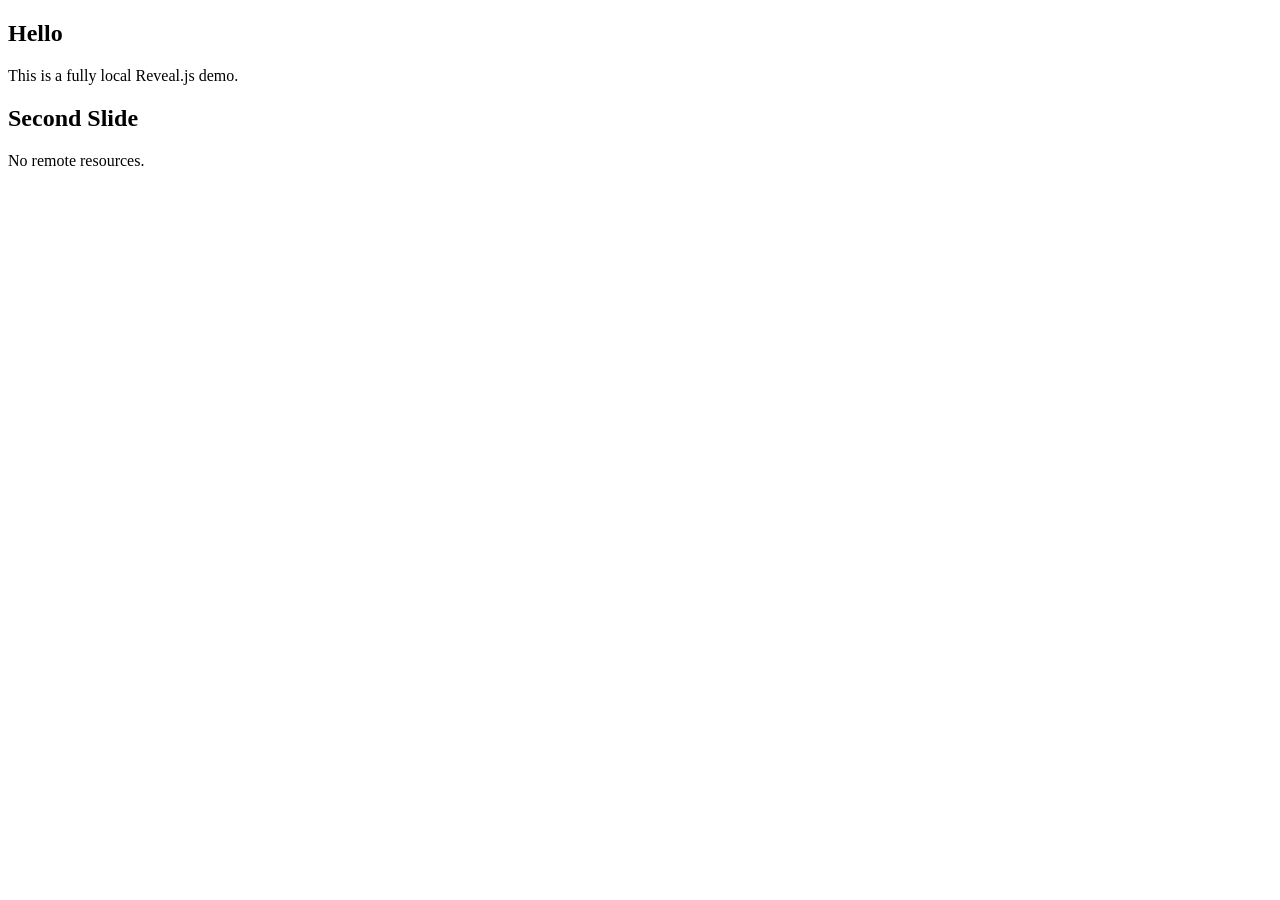
==== index.html @ 8689bc6f "removed inline script" ====
<!DOCTYPE html>
<html>
<head>
    <meta charset="utf-8">
    <title>Reveal.js Local</title>

    <link rel="stylesheet" href="reveal-local/reveal.css">
    <link rel="stylesheet" href="reveal-local/theme.css">
    <script src="reveal-local/reveal.js"></script>
</head>
<body>

<div class="reveal">
    <div class="slides">
        <section>
            <h2>Hello</h2>
            <p>This is a fully local Reveal.js demo.</p>
        </section>

        <section>
            <h2>Second Slide</h2>
            <p>No remote resources.</p>
        </section>
    </div>
</div>

<script src="initializeReveal.js"></script>

</body>
</html>
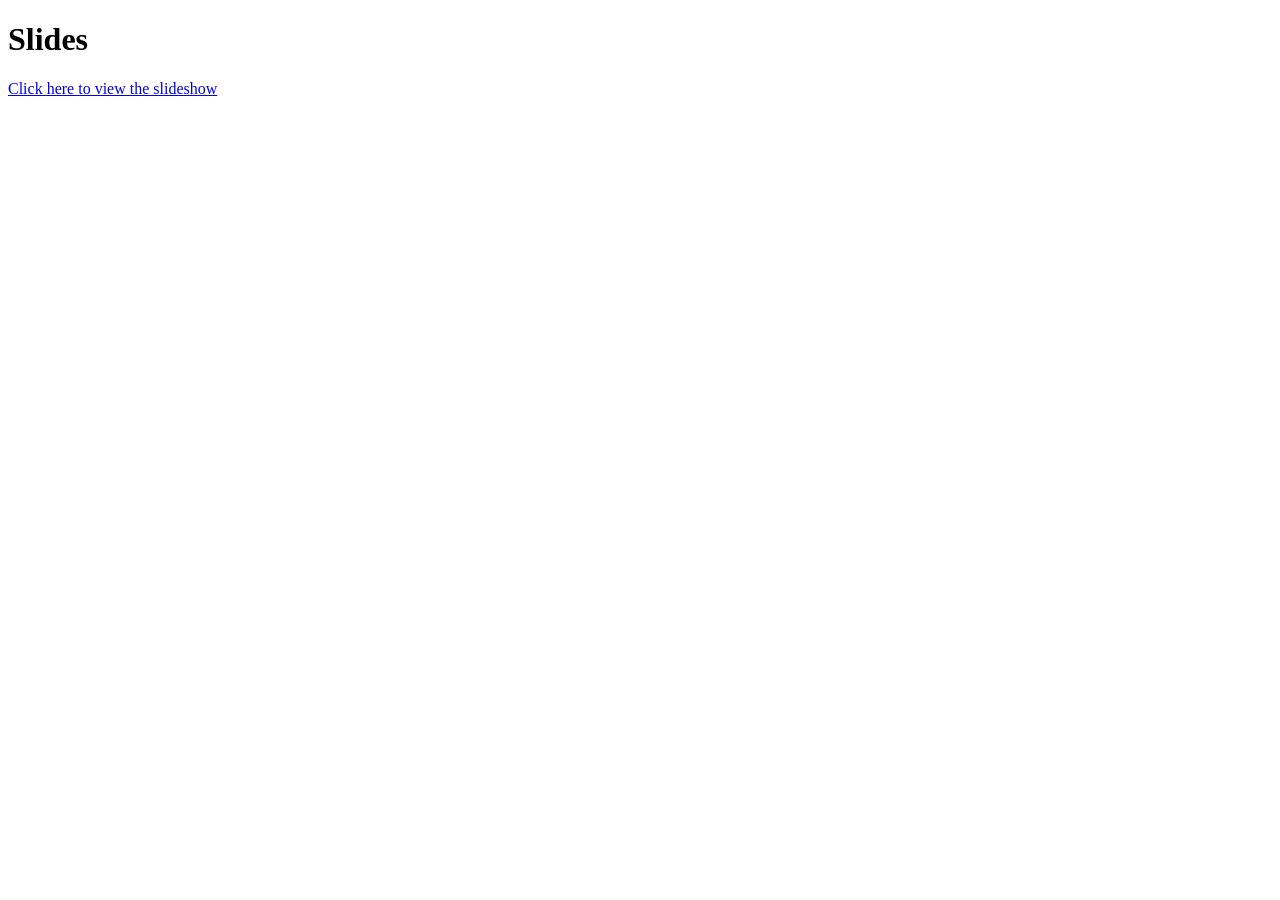
==== commit 7f0b65b8: "pandoc generates slides" ====
--- a/index.html
+++ b/index.html
@@ -2,30 +2,11 @@
 <html>
 <head>
     <meta charset="utf-8">
-    <title>Reveal.js Local</title>
-
-    <link rel="stylesheet" href="reveal-local/reveal.css">
-    <link rel="stylesheet" href="reveal-local/theme.css">
-    <script src="reveal-local/reveal.js"></script>
+    <title>Slides</title>
 </head>
 <body>
-
-<div class="reveal">
-    <div class="slides">
-        <section>
-            <h2>Hello</h2>
-            <p>This is a fully local Reveal.js demo.</p>
-        </section>
-
-        <section>
-            <h2>Second Slide</h2>
-            <p>No remote resources.</p>
-        </section>
-    </div>
-</div>
-
-<script src="initializeReveal.js"></script>
-
+    <h1>Slides</h1>
+    <p><a href="slides.html">Click here to view the slideshow</a></p>
 </body>
 </html>
 
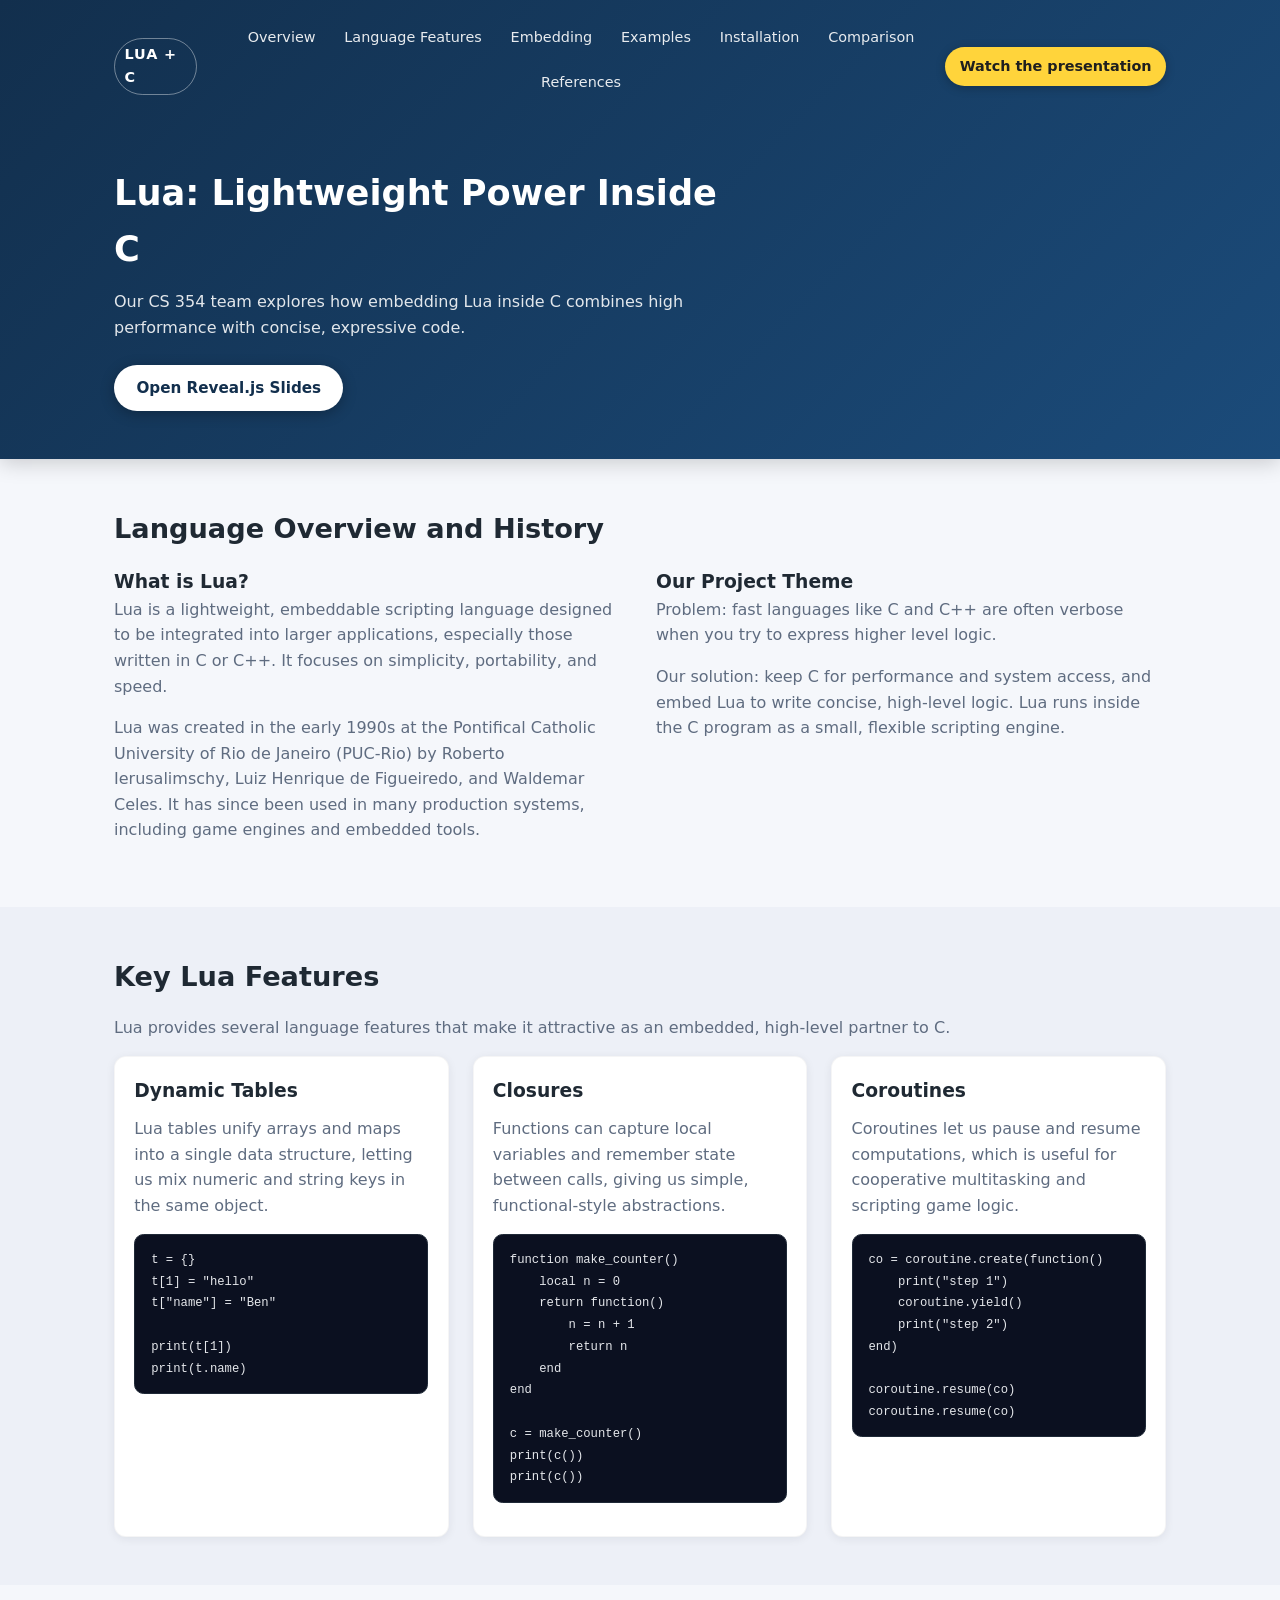
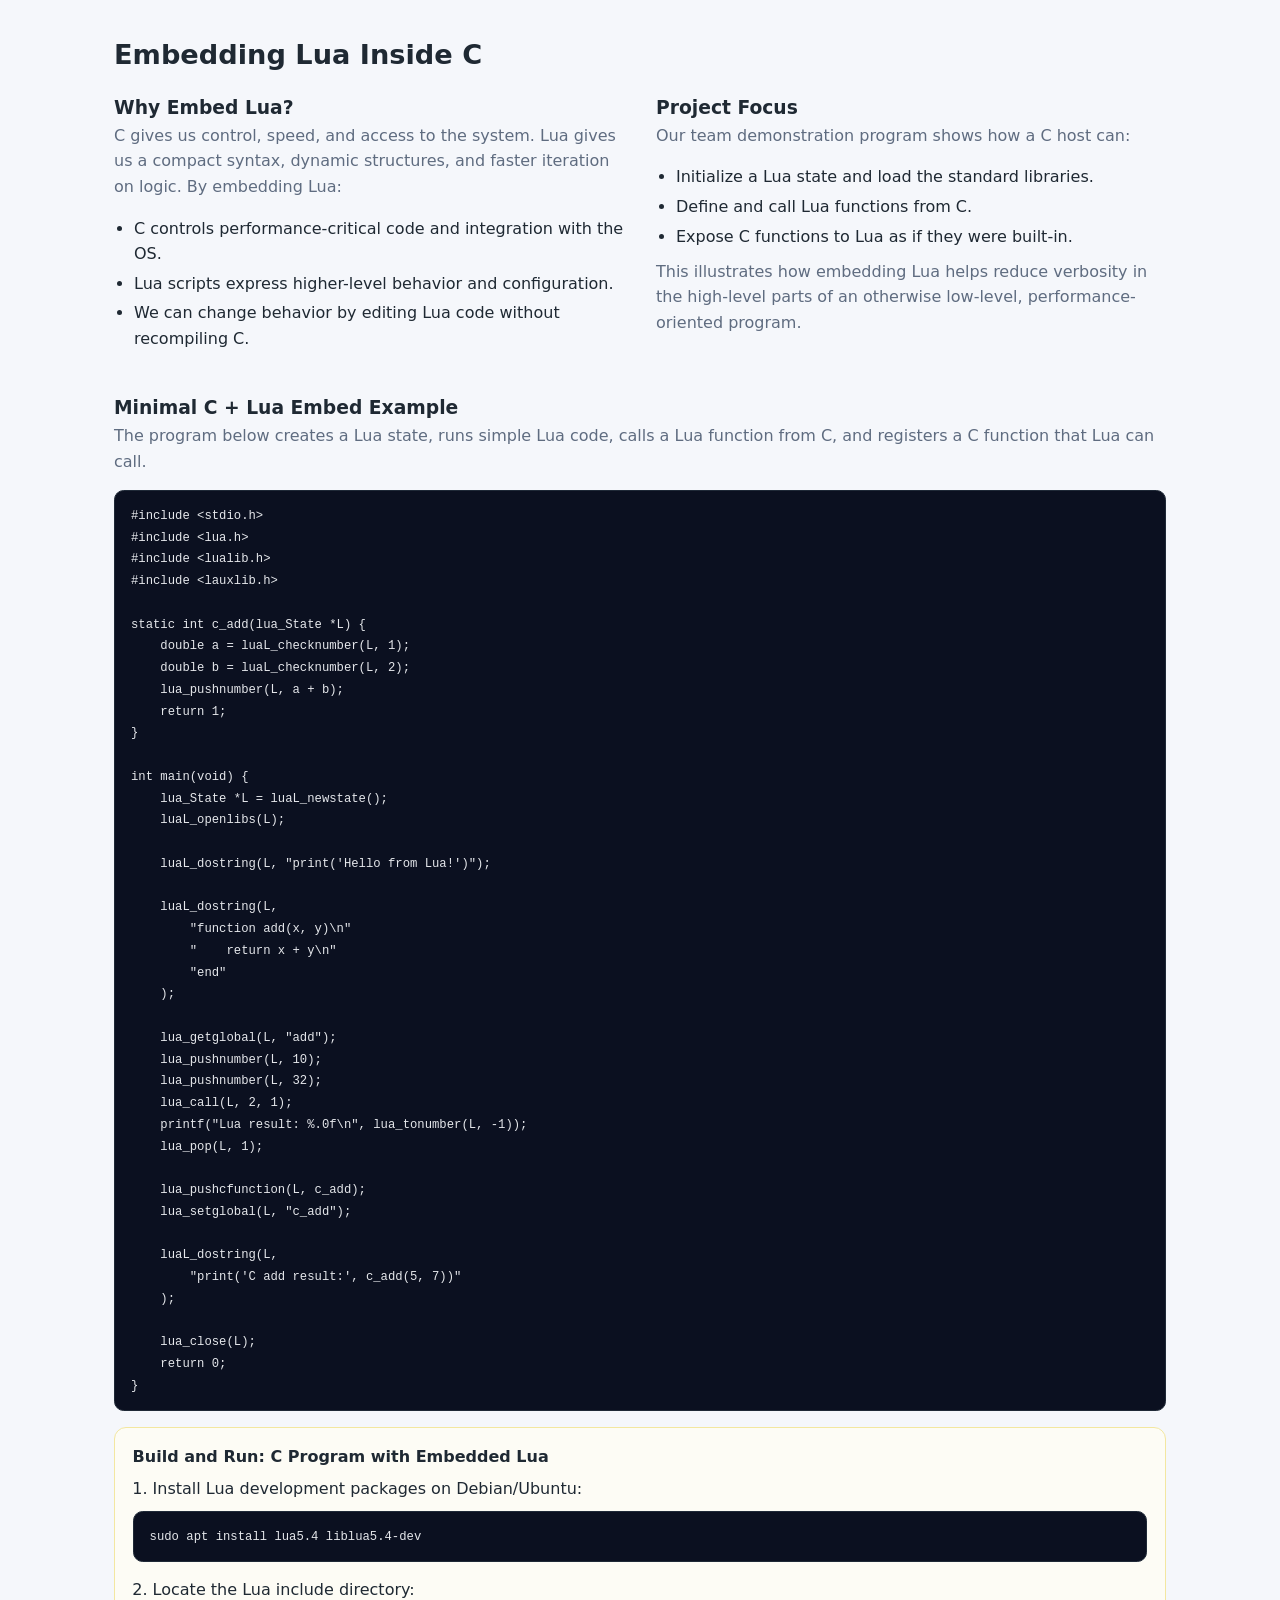
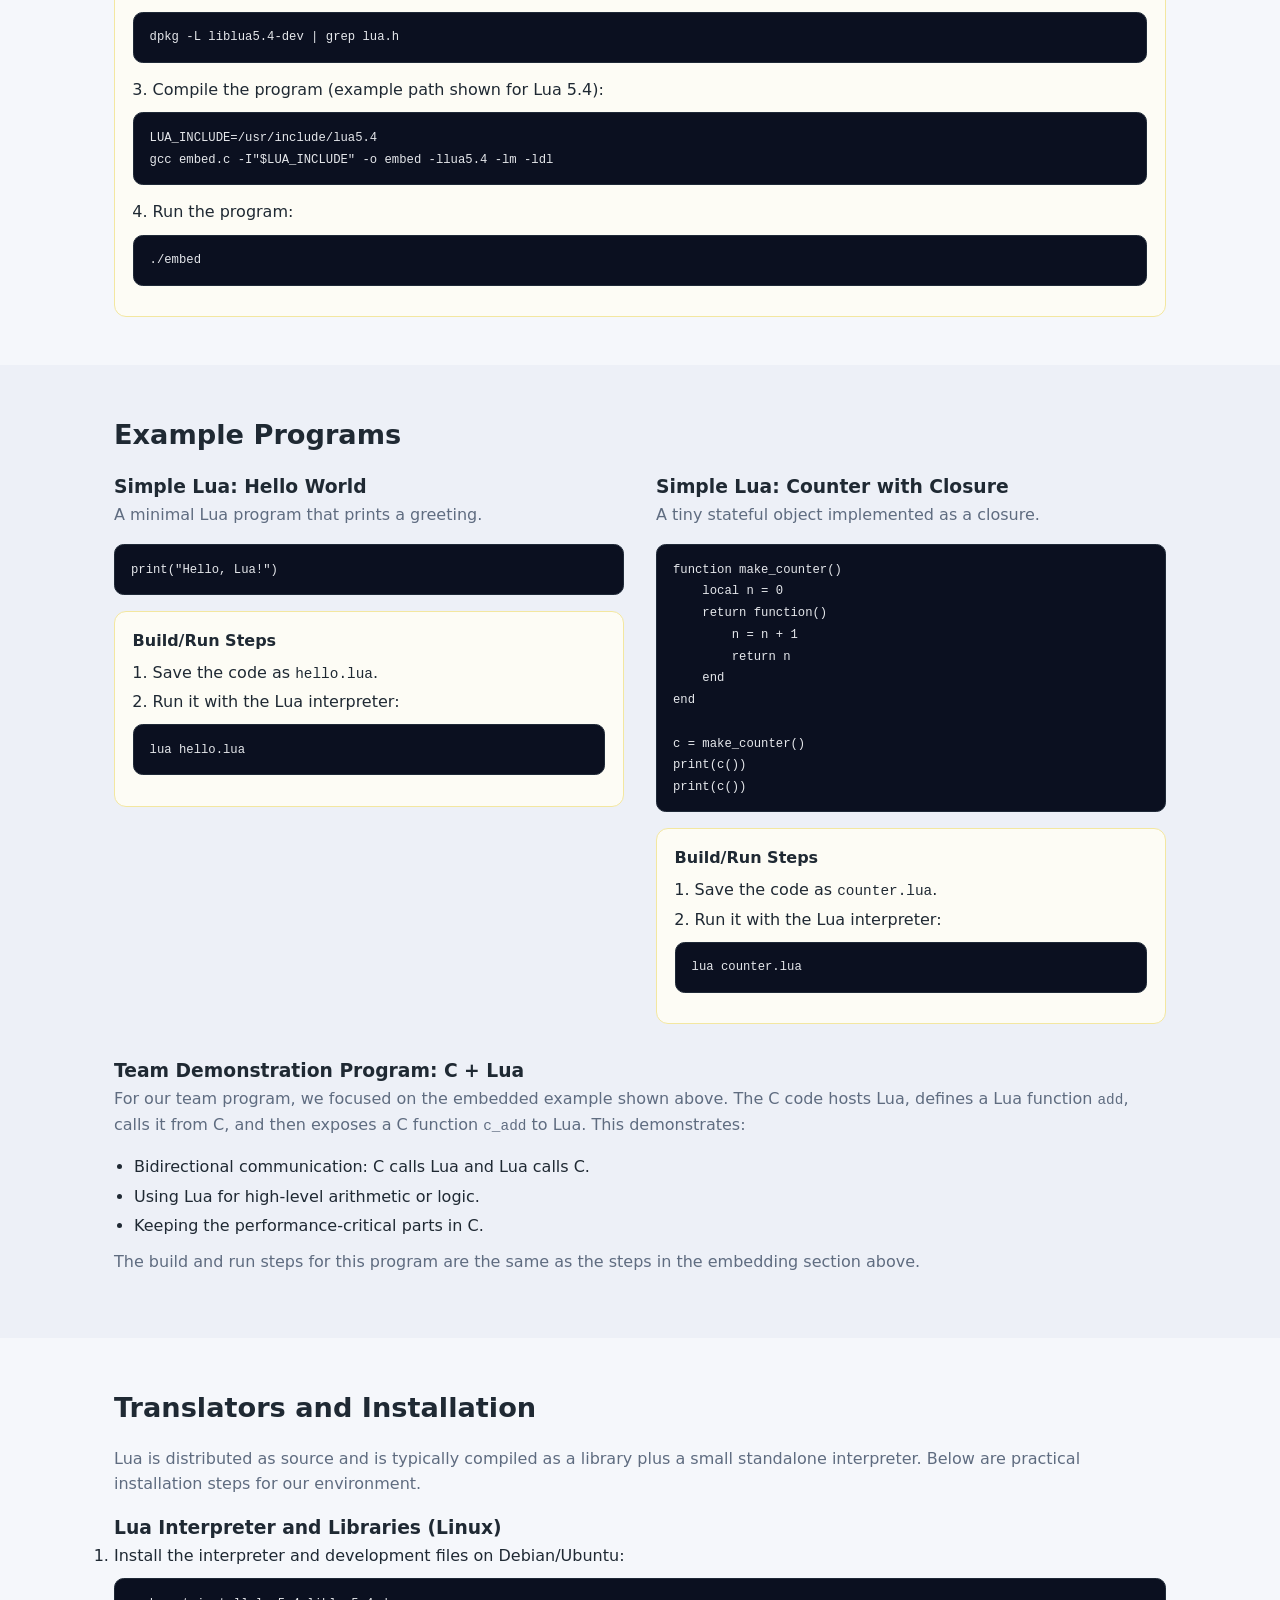
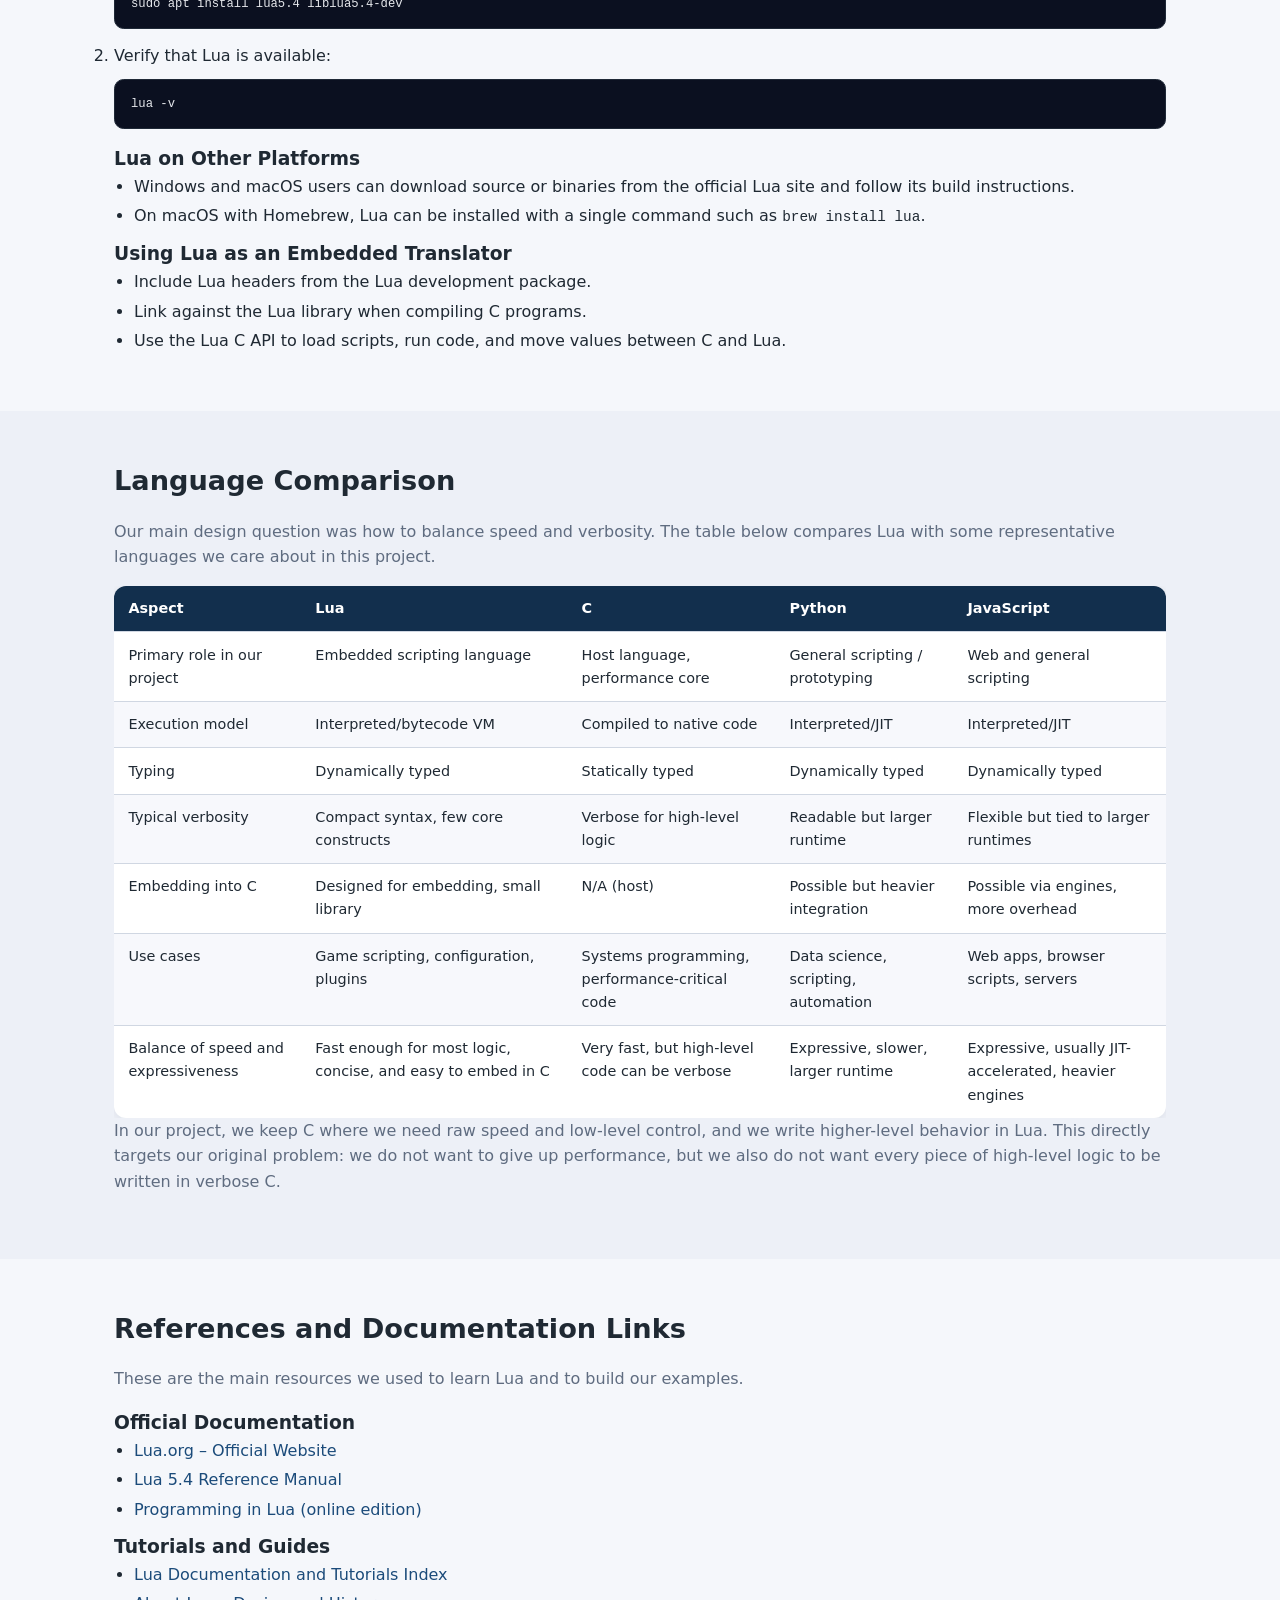
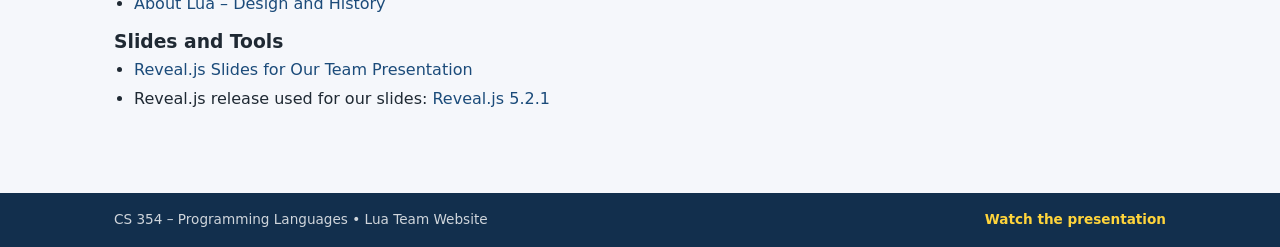
==== commit 1700369e: "epic professional website one-shot" ====
--- a/index.html
+++ b/index.html
@@ -1,12 +1,493 @@
 <!DOCTYPE html>
-<html>
-<head>
-    <meta charset="utf-8">
-    <title>Slides</title>
-</head>
-<body>
-    <h1>Slides</h1>
-    <p><a href="slides.html">Click here to view the slideshow</a></p>
-</body>
+<html lang="en">
+    <head>
+        <meta charset="utf-8">
+        <title>Lua Embedded in C – CS 354 Team</title>
+        <meta name="viewport" content="width=device-width, initial-scale=1">
+        <link rel="stylesheet" href="style.css">
+    </head>
+    <body>
+        <header class="hero">
+            <div class="container">
+                <nav class="top-nav">
+                    <div class="logo">Lua + C</div>
+                    <ul class="nav-links">
+                        <li><a href="#overview">Overview</a></li>
+                        <li><a href="#features">Language Features</a></li>
+                        <li><a href="#embedding">Embedding</a></li>
+                        <li><a href="#examples">Examples</a></li>
+                        <li><a href="#install">Installation</a></li>
+                        <li><a href="#comparison">Comparison</a></li>
+                        <li><a href="#references">References</a></li>
+                    </ul>
+                    <a class="slides-button" href="slides.html">Watch the presentation</a>
+                </nav>
+                <div class="hero-content">
+                    <h1>Lua: Lightweight Power Inside C</h1>
+                    <p>
+                        Our CS 354 team explores how embedding Lua inside C combines high performance
+                        with concise, expressive code.
+                    </p>
+                    <a class="hero-slides-button" href="slides.html">Open Reveal.js Slides</a>
+                </div>
+            </div>
+        </header>
+
+        <main>
+            <section id="overview" class="section">
+                <div class="container">
+                    <h2>Language Overview and History</h2>
+                    <div class="grid two-column">
+                        <div>
+                            <h3>What is Lua?</h3>
+                            <p>
+                                Lua is a lightweight, embeddable scripting language designed to be
+                                integrated into larger applications, especially those written in C or C++.
+                                It focuses on simplicity, portability, and speed.
+                            </p>
+                            <p>
+                                Lua was created in the early 1990s at the Pontifical Catholic University
+                                of Rio de Janeiro (PUC-Rio) by Roberto Ierusalimschy, Luiz Henrique de
+                                Figueiredo, and Waldemar Celes. It has since been used in many production
+                                systems, including game engines and embedded tools.
+                            </p>
+                        </div>
+                        <div>
+                            <h3>Our Project Theme</h3>
+                            <p>
+                                Problem: fast languages like C and C++ are often verbose when you try to
+                                express higher level logic.
+                            </p>
+                            <p>
+                                Our solution: keep C for performance and system access, and embed Lua to
+                                write concise, high-level logic. Lua runs inside the C program as a small,
+                                flexible scripting engine.
+                            </p>
+                        </div>
+                    </div>
+                </div>
+            </section>
+
+            <section id="features" class="section section-alt">
+                <div class="container">
+                    <h2>Key Lua Features</h2>
+                    <p>
+                        Lua provides several language features that make it attractive as an embedded,
+                        high-level partner to C.
+                    </p>
+
+                    <div class="feature-grid">
+                        <div class="card">
+                            <h3>Dynamic Tables</h3>
+                            <p>
+                                Lua tables unify arrays and maps into a single data structure, letting us
+                                mix numeric and string keys in the same object.
+                            </p>
+                            <pre><code>t = {}
+t[1] = "hello"
+t["name"] = "Ben"
+
+print(t[1])
+print(t.name)</code></pre>
+                        </div>
+
+                        <div class="card">
+                            <h3>Closures</h3>
+                            <p>
+                                Functions can capture local variables and remember state between calls,
+                                giving us simple, functional-style abstractions.
+                            </p>
+                            <pre><code>function make_counter()
+    local n = 0
+    return function()
+        n = n + 1
+        return n
+    end
+end
+
+c = make_counter()
+print(c())
+print(c())</code></pre>
+                        </div>
+
+                        <div class="card">
+                            <h3>Coroutines</h3>
+                            <p>
+                                Coroutines let us pause and resume computations, which is useful for
+                                cooperative multitasking and scripting game logic.
+                            </p>
+                            <pre><code>co = coroutine.create(function()
+    print("step 1")
+    coroutine.yield()
+    print("step 2")
+end)
+
+coroutine.resume(co)
+coroutine.resume(co)</code></pre>
+                        </div>
+                    </div>
+                </div>
+            </section>
+
+            <section id="embedding" class="section">
+                <div class="container">
+                    <h2>Embedding Lua Inside C</h2>
+                    <div class="grid two-column">
+                        <div>
+                            <h3>Why Embed Lua?</h3>
+                            <p>
+                                C gives us control, speed, and access to the system. Lua gives us a compact
+                                syntax, dynamic structures, and faster iteration on logic. By embedding Lua:
+                            </p>
+                            <ul>
+                                <li>C controls performance-critical code and integration with the OS.</li>
+                                <li>Lua scripts express higher-level behavior and configuration.</li>
+                                <li>We can change behavior by editing Lua code without recompiling C.</li>
+                            </ul>
+                        </div>
+                        <div>
+                            <h3>Project Focus</h3>
+                            <p>
+                                Our team demonstration program shows how a C host can:
+                            </p>
+                            <ul>
+                                <li>Initialize a Lua state and load the standard libraries.</li>
+                                <li>Define and call Lua functions from C.</li>
+                                <li>Expose C functions to Lua as if they were built-in.</li>
+                            </ul>
+                            <p>
+                                This illustrates how embedding Lua helps reduce verbosity in the high-level
+                                parts of an otherwise low-level, performance-oriented program.
+                            </p>
+                        </div>
+                    </div>
+
+                    <h3 class="subheading">Minimal C + Lua Embed Example</h3>
+                    <p>
+                        The program below creates a Lua state, runs simple Lua code, calls a Lua function
+                        from C, and registers a C function that Lua can call.
+                    </p>
+
+                    <pre><code>#include &lt;stdio.h&gt;
+#include &lt;lua.h&gt;
+#include &lt;lualib.h&gt;
+#include &lt;lauxlib.h&gt;
+
+static int c_add(lua_State *L) {
+    double a = luaL_checknumber(L, 1);
+    double b = luaL_checknumber(L, 2);
+    lua_pushnumber(L, a + b);
+    return 1;
+}
+
+int main(void) {
+    lua_State *L = luaL_newstate();
+    luaL_openlibs(L);
+
+    luaL_dostring(L, "print('Hello from Lua!')");
+
+    luaL_dostring(L,
+        "function add(x, y)\n"
+        "    return x + y\n"
+        "end"
+    );
+
+    lua_getglobal(L, "add");
+    lua_pushnumber(L, 10);
+    lua_pushnumber(L, 32);
+    lua_call(L, 2, 1);
+    printf("Lua result: %.0f\n", lua_tonumber(L, -1));
+    lua_pop(L, 1);
+
+    lua_pushcfunction(L, c_add);
+    lua_setglobal(L, "c_add");
+
+    luaL_dostring(L,
+        "print('C add result:', c_add(5, 7))"
+    );
+
+    lua_close(L);
+    return 0;
+}</code></pre>
+
+                    <div class="callout">
+                        <h4>Build and Run: C Program with Embedded Lua</h4>
+                        <ol>
+                            <li>Install Lua development packages on Debian/Ubuntu:</li>
+                        </ol>
+                        <pre><code>sudo apt install lua5.4 liblua5.4-dev</code></pre>
+                        <ol start="2">
+                            <li>Locate the Lua include directory:</li>
+                        </ol>
+                        <pre><code>dpkg -L liblua5.4-dev | grep lua.h</code></pre>
+                        <ol start="3">
+                            <li>Compile the program (example path shown for Lua 5.4):</li>
+                        </ol>
+                        <pre><code>LUA_INCLUDE=/usr/include/lua5.4
+gcc embed.c -I"$LUA_INCLUDE" -o embed -llua5.4 -lm -ldl</code></pre>
+                        <ol start="4">
+                            <li>Run the program:</li>
+                        </ol>
+                        <pre><code>./embed</code></pre>
+                    </div>
+                </div>
+            </section>
+
+            <section id="examples" class="section section-alt">
+                <div class="container">
+                    <h2>Example Programs</h2>
+
+                    <div class="grid two-column">
+                        <div>
+                            <h3>Simple Lua: Hello World</h3>
+                            <p>
+                                A minimal Lua program that prints a greeting.
+                            </p>
+                            <pre><code>print("Hello, Lua!")</code></pre>
+                            <div class="callout">
+                                <h4>Build/Run Steps</h4>
+                                <ol>
+                                    <li>Save the code as <code>hello.lua</code>.</li>
+                                    <li>Run it with the Lua interpreter:</li>
+                                </ol>
+                                <pre><code>lua hello.lua</code></pre>
+                            </div>
+                        </div>
+
+                        <div>
+                            <h3>Simple Lua: Counter with Closure</h3>
+                            <p>
+                                A tiny stateful object implemented as a closure.
+                            </p>
+                            <pre><code>function make_counter()
+    local n = 0
+    return function()
+        n = n + 1
+        return n
+    end
+end
+
+c = make_counter()
+print(c())
+print(c())</code></pre>
+                            <div class="callout">
+                                <h4>Build/Run Steps</h4>
+                                <ol>
+                                    <li>Save the code as <code>counter.lua</code>.</li>
+                                    <li>Run it with the Lua interpreter:</li>
+                                </ol>
+                                <pre><code>lua counter.lua</code></pre>
+                            </div>
+                        </div>
+                    </div>
+
+                    <div class="complex-example">
+                        <h3>Team Demonstration Program: C + Lua</h3>
+                        <p>
+                            For our team program, we focused on the embedded example shown above. The C
+                            code hosts Lua, defines a Lua function <code>add</code>, calls it from C, and then
+                            exposes a C function <code>c_add</code> to Lua. This demonstrates:
+                        </p>
+                        <ul>
+                            <li>Bidirectional communication: C calls Lua and Lua calls C.</li>
+                            <li>Using Lua for high-level arithmetic or logic.</li>
+                            <li>Keeping the performance-critical parts in C.</li>
+                        </ul>
+                        <p>
+                            The build and run steps for this program are the same as the steps in the
+                            embedding section above.
+                        </p>
+                    </div>
+                </div>
+            </section>
+
+            <section id="install" class="section">
+                <div class="container">
+                    <h2>Translators and Installation</h2>
+                    <p>
+                        Lua is distributed as source and is typically compiled as a library plus a small
+                        standalone interpreter. Below are practical installation steps for our environment.
+                    </p>
+
+                    <h3>Lua Interpreter and Libraries (Linux)</h3>
+                    <ol>
+                        <li>Install the interpreter and development files on Debian/Ubuntu:</li>
+                    </ol>
+                    <pre><code>sudo apt install lua5.4 liblua5.4-dev</code></pre>
+                    <ol start="2">
+                        <li>Verify that Lua is available:</li>
+                    </ol>
+                    <pre><code>lua -v</code></pre>
+
+                    <h3>Lua on Other Platforms</h3>
+                    <ul>
+                        <li>
+                            Windows and macOS users can download source or binaries from the
+                            official Lua site and follow its build instructions.
+                        </li>
+                        <li>
+                            On macOS with Homebrew, Lua can be installed with a single command
+                            such as <code>brew install lua</code>.
+                        </li>
+                    </ul>
+
+                    <h3>Using Lua as an Embedded Translator</h3>
+                    <ul>
+                        <li>Include Lua headers from the Lua development package.</li>
+                        <li>Link against the Lua library when compiling C programs.</li>
+                        <li>Use the Lua C API to load scripts, run code, and move values between C and Lua.</li>
+                    </ul>
+                </div>
+            </section>
+
+            <section id="comparison" class="section section-alt">
+                <div class="container">
+                    <h2>Language Comparison</h2>
+                    <p>
+                        Our main design question was how to balance speed and verbosity. The table below
+                        compares Lua with some representative languages we care about in this project.
+                    </p>
+
+                    <div class="table-wrapper">
+                        <table>
+                            <thead>
+                                <tr>
+                                    <th>Aspect</th>
+                                    <th>Lua</th>
+                                    <th>C</th>
+                                    <th>Python</th>
+                                    <th>JavaScript</th>
+                                </tr>
+                            </thead>
+                            <tbody>
+                                <tr>
+                                    <td>Primary role in our project</td>
+                                    <td>Embedded scripting language</td>
+                                    <td>Host language, performance core</td>
+                                    <td>General scripting / prototyping</td>
+                                    <td>Web and general scripting</td>
+                                </tr>
+                                <tr>
+                                    <td>Execution model</td>
+                                    <td>Interpreted/bytecode VM</td>
+                                    <td>Compiled to native code</td>
+                                    <td>Interpreted/JIT</td>
+                                    <td>Interpreted/JIT</td>
+                                </tr>
+                                <tr>
+                                    <td>Typing</td>
+                                    <td>Dynamically typed</td>
+                                    <td>Statically typed</td>
+                                    <td>Dynamically typed</td>
+                                    <td>Dynamically typed</td>
+                                </tr>
+                                <tr>
+                                    <td>Typical verbosity</td>
+                                    <td>Compact syntax, few core constructs</td>
+                                    <td>Verbose for high-level logic</td>
+                                    <td>Readable but larger runtime</td>
+                                    <td>Flexible but tied to larger runtimes</td>
+                                </tr>
+                                <tr>
+                                    <td>Embedding into C</td>
+                                    <td>Designed for embedding, small library</td>
+                                    <td>N/A (host)</td>
+                                    <td>Possible but heavier integration</td>
+                                    <td>Possible via engines, more overhead</td>
+                                </tr>
+                                <tr>
+                                    <td>Use cases</td>
+                                    <td>Game scripting, configuration, plugins</td>
+                                    <td>Systems programming, performance-critical code</td>
+                                    <td>Data science, scripting, automation</td>
+                                    <td>Web apps, browser scripts, servers</td>
+                                </tr>
+                                <tr>
+                                    <td>Balance of speed and expressiveness</td>
+                                    <td>
+                                        Fast enough for most logic, concise, and
+                                        easy to embed in C
+                                    </td>
+                                    <td>Very fast, but high-level code can be verbose</td>
+                                    <td>Expressive, slower, larger runtime</td>
+                                    <td>Expressive, usually JIT-accelerated, heavier engines</td>
+                                </tr>
+                            </tbody>
+                        </table>
+                    </div>
+
+                    <p>
+                        In our project, we keep C where we need raw speed and low-level control, and we
+                        write higher-level behavior in Lua. This directly targets our original problem:
+                        we do not want to give up performance, but we also do not want every piece of
+                        high-level logic to be written in verbose C.
+                    </p>
+                </div>
+            </section>
+
+            <section id="references" class="section">
+                <div class="container">
+                    <h2>References and Documentation Links</h2>
+                    <p>
+                        These are the main resources we used to learn Lua and to build our examples.
+                    </p>
+                    <h3>Official Documentation</h3>
+                    <ul>
+                        <li>
+                            <a href="https://www.lua.org/" target="_blank" rel="noopener noreferrer">
+                                Lua.org – Official Website
+                            </a>
+                        </li>
+                        <li>
+                            <a href="https://www.lua.org/manual/5.4/" target="_blank" rel="noopener noreferrer">
+                                Lua 5.4 Reference Manual
+                            </a>
+                        </li>
+                        <li>
+                            <a href="https://www.lua.org/pil/" target="_blank" rel="noopener noreferrer">
+                                Programming in Lua (online edition)
+                            </a>
+                        </li>
+                    </ul>
+
+                    <h3>Tutorials and Guides</h3>
+                    <ul>
+                        <li>
+                            <a href="https://www.lua.org/docs.html" target="_blank" rel="noopener noreferrer">
+                                Lua Documentation and Tutorials Index
+                            </a>
+                        </li>
+                        <li>
+                            <a href="https://www.lua.org/about.html" target="_blank" rel="noopener noreferrer">
+                                About Lua – Design and History
+                            </a>
+                        </li>
+                    </ul>
+
+                    <h3>Slides and Tools</h3>
+                    <ul>
+                        <li>
+                            <a href="slides.html">
+                                Reveal.js Slides for Our Team Presentation
+                            </a>
+                        </li>
+                        <li>
+                            Reveal.js release used for our slides:
+                            <a href="https://github.com/hakimel/reveal.js/releases/tag/5.2.1" target="_blank" rel="noopener noreferrer">
+                                Reveal.js 5.2.1
+                            </a>
+                        </li>
+                    </ul>
+                </div>
+            </section>
+        </main>
+
+        <footer class="footer">
+            <div class="container footer-inner">
+                <p>CS 354 – Programming Languages • Lua Team Website</p>
+                <a href="slides.html" class="footer-slides-link">Watch the presentation</a>
+            </div>
+        </footer>
+    </body>
 </html>
 
--- a/style.css
+++ b/style.css
@@ -0,0 +1,321 @@
+:root {
+    --lua-blue: #1b4b7a;
+    --lua-blue-dark: #122f4d;
+    --lua-accent: #ffd43b;
+    --background: #f5f7fb;
+    --text-main: #1f2933;
+    --text-muted: #5f6c80;
+    --card-bg: #ffffff;
+    --border-subtle: #d0d7e2;
+}
+
+* {
+    box-sizing: border-box;
+    margin: 0;
+    padding: 0;
+}
+
+body {
+    margin: 0;
+    font-family: system-ui, -apple-system, BlinkMacSystemFont, "Segoe UI", sans-serif;
+    color: var(--text-main);
+    background-color: var(--background);
+    line-height: 1.6;
+}
+
+a {
+    text-decoration: none;
+    color: var(--lua-blue);
+}
+
+a:hover {
+    text-decoration: underline;
+}
+
+.container {
+    max-width: 1100px;
+    margin: 0 auto;
+    padding: 0 1.5rem;
+}
+
+.hero {
+    background: linear-gradient(135deg, var(--lua-blue-dark), var(--lua-blue));
+    color: #ffffff;
+    padding-bottom: 3rem;
+    padding-top: 1rem;
+    box-shadow: 0 4px 20px rgba(0, 0, 0, 0.18);
+}
+
+.top-nav {
+    display: flex;
+    align-items: center;
+    justify-content: space-between;
+    gap: 1rem;
+    padding: 0.5rem 0 1rem 0;
+}
+
+.logo {
+    font-weight: 700;
+    letter-spacing: 0.06em;
+    text-transform: uppercase;
+    font-size: 0.9rem;
+    padding: 0.3rem 0.6rem;
+    border-radius: 999px;
+    border: 1px solid rgba(255, 255, 255, 0.4);
+}
+
+.nav-links {
+    list-style: none;
+    display: flex;
+    gap: 1rem;
+    flex-wrap: wrap;
+    justify-content: center;
+}
+
+.nav-links a {
+    color: rgba(255, 255, 255, 0.9);
+    font-size: 0.9rem;
+    padding: 0.2rem 0.4rem;
+    border-radius: 999px;
+    transition: background-color 0.15s ease, color 0.15s ease;
+}
+
+.nav-links a:hover {
+    background-color: rgba(255, 255, 255, 0.12);
+    color: #ffffff;
+    text-decoration: none;
+}
+
+.slides-button {
+    background-color: var(--lua-accent);
+    color: #1f1f1f;
+    padding: 0.5rem 0.9rem;
+    border-radius: 999px;
+    font-size: 0.9rem;
+    font-weight: 600;
+    box-shadow: 0 2px 10px rgba(0, 0, 0, 0.25);
+    white-space: nowrap;
+}
+
+.slides-button:hover {
+    text-decoration: none;
+    background-color: #ffcf20;
+}
+
+.hero-content {
+    padding: 2.5rem 0 0 0;
+    max-width: 640px;
+}
+
+.hero-content h1 {
+    font-size: 2.2rem;
+    margin-bottom: 0.75rem;
+}
+
+.hero-content p {
+    font-size: 1rem;
+    color: rgba(255, 255, 255, 0.88);
+    margin-bottom: 1.5rem;
+}
+
+.hero-slides-button {
+    display: inline-block;
+    padding: 0.7rem 1.4rem;
+    border-radius: 999px;
+    background-color: #ffffff;
+    color: var(--lua-blue-dark);
+    font-weight: 600;
+    font-size: 0.95rem;
+    box-shadow: 0 3px 14px rgba(0, 0, 0, 0.28);
+}
+
+.hero-slides-button:hover {
+    text-decoration: none;
+    background-color: #f5f5f5;
+}
+
+.section {
+    padding: 3rem 0;
+}
+
+.section-alt {
+    background-color: #edf0f7;
+}
+
+.section h2 {
+    font-size: 1.7rem;
+    margin-bottom: 1rem;
+}
+
+.section p {
+    margin-bottom: 1rem;
+    color: var(--text-muted);
+}
+
+.subheading {
+    margin-top: 2rem;
+}
+
+.grid {
+    display: grid;
+    gap: 2rem;
+}
+
+.two-column {
+    grid-template-columns: repeat(auto-fit, minmax(260px, 1fr));
+    align-items: flex-start;
+}
+
+.feature-grid {
+    display: grid;
+    grid-template-columns: repeat(auto-fit, minmax(260px, 1fr));
+    gap: 1.5rem;
+    margin-top: 1rem;
+}
+
+.card {
+    background-color: var(--card-bg);
+    padding: 1.2rem;
+    border-radius: 0.75rem;
+    box-shadow: 0 2px 10px rgba(15, 23, 42, 0.07);
+    border: 1px solid rgba(15, 23, 42, 0.04);
+}
+
+.card h3 {
+    margin-bottom: 0.6rem;
+}
+
+.callout {
+    margin-top: 1rem;
+    padding: 1rem 1.1rem;
+    border-radius: 0.75rem;
+    background-color: #fdfcf5;
+    border: 1px solid #f3e7a0;
+}
+
+.callout h4 {
+    margin-bottom: 0.4rem;
+}
+
+.callout ol {
+    margin-left: 1.25rem;
+    margin-bottom: 0.4rem;
+}
+
+.callout li {
+    margin-bottom: 0.2rem;
+}
+
+.complex-example {
+    margin-top: 2rem;
+}
+
+pre {
+    background-color: #0b1020;
+    color: #e5e7eb;
+    padding: 0.85rem 1rem;
+    border-radius: 0.6rem;
+    font-family: "Fira Code", "JetBrains Mono", ui-monospace, SFMono-Regular, Menlo, Monaco, Consolas, "Liberation Mono", "Courier New", monospace;
+    font-size: 0.85rem;
+    overflow-x: auto;
+    border: 1px solid #1f2937;
+    margin: 0.6rem 0 0.9rem 0;
+}
+
+code {
+    font-family: "Fira Code", "JetBrains Mono", ui-monospace, SFMono-Regular, Menlo, Monaco, Consolas, "Liberation Mono", "Courier New", monospace;
+    font-size: 0.9em;
+}
+
+.table-wrapper {
+    margin-top: 1rem;
+    overflow-x: auto;
+}
+
+table {
+    width: 100%;
+    border-collapse: collapse;
+    border-radius: 0.75rem;
+    overflow: hidden;
+    background-color: var(--card-bg);
+    box-shadow: 0 2px 10px rgba(15, 23, 42, 0.07);
+}
+
+thead {
+    background-color: var(--lua-blue-dark);
+    color: #ffffff;
+}
+
+th,
+td {
+    padding: 0.7rem 0.9rem;
+    border-bottom: 1px solid var(--border-subtle);
+    font-size: 0.9rem;
+    vertical-align: top;
+}
+
+th {
+    text-align: left;
+    font-weight: 600;
+}
+
+tbody tr:nth-child(even) {
+    background-color: #f7f8fc;
+}
+
+tbody tr:last-child td {
+    border-bottom: none;
+}
+
+ul {
+    margin-left: 1.25rem;
+    margin-bottom: 0.6rem;
+}
+
+li {
+    margin-bottom: 0.25rem;
+}
+
+.footer {
+    background-color: var(--lua-blue-dark);
+    color: rgba(255, 255, 255, 0.8);
+    padding: 1rem 0;
+    margin-top: 1.5rem;
+}
+
+.footer-inner {
+    display: flex;
+    align-items: center;
+    justify-content: space-between;
+    gap: 1rem;
+    font-size: 0.85rem;
+}
+
+.footer-slides-link {
+    color: var(--lua-accent);
+    font-weight: 600;
+}
+
+.footer-slides-link:hover {
+    text-decoration: none;
+}
+
+@media (max-width: 800px) {
+    .top-nav {
+        flex-direction: column;
+        align-items: flex-start;
+    }
+
+    .nav-links {
+        justify-content: flex-start;
+    }
+
+    .slides-button {
+        align-self: flex-start;
+    }
+
+    .hero-content h1 {
+        font-size: 1.8rem;
+    }
+}
+
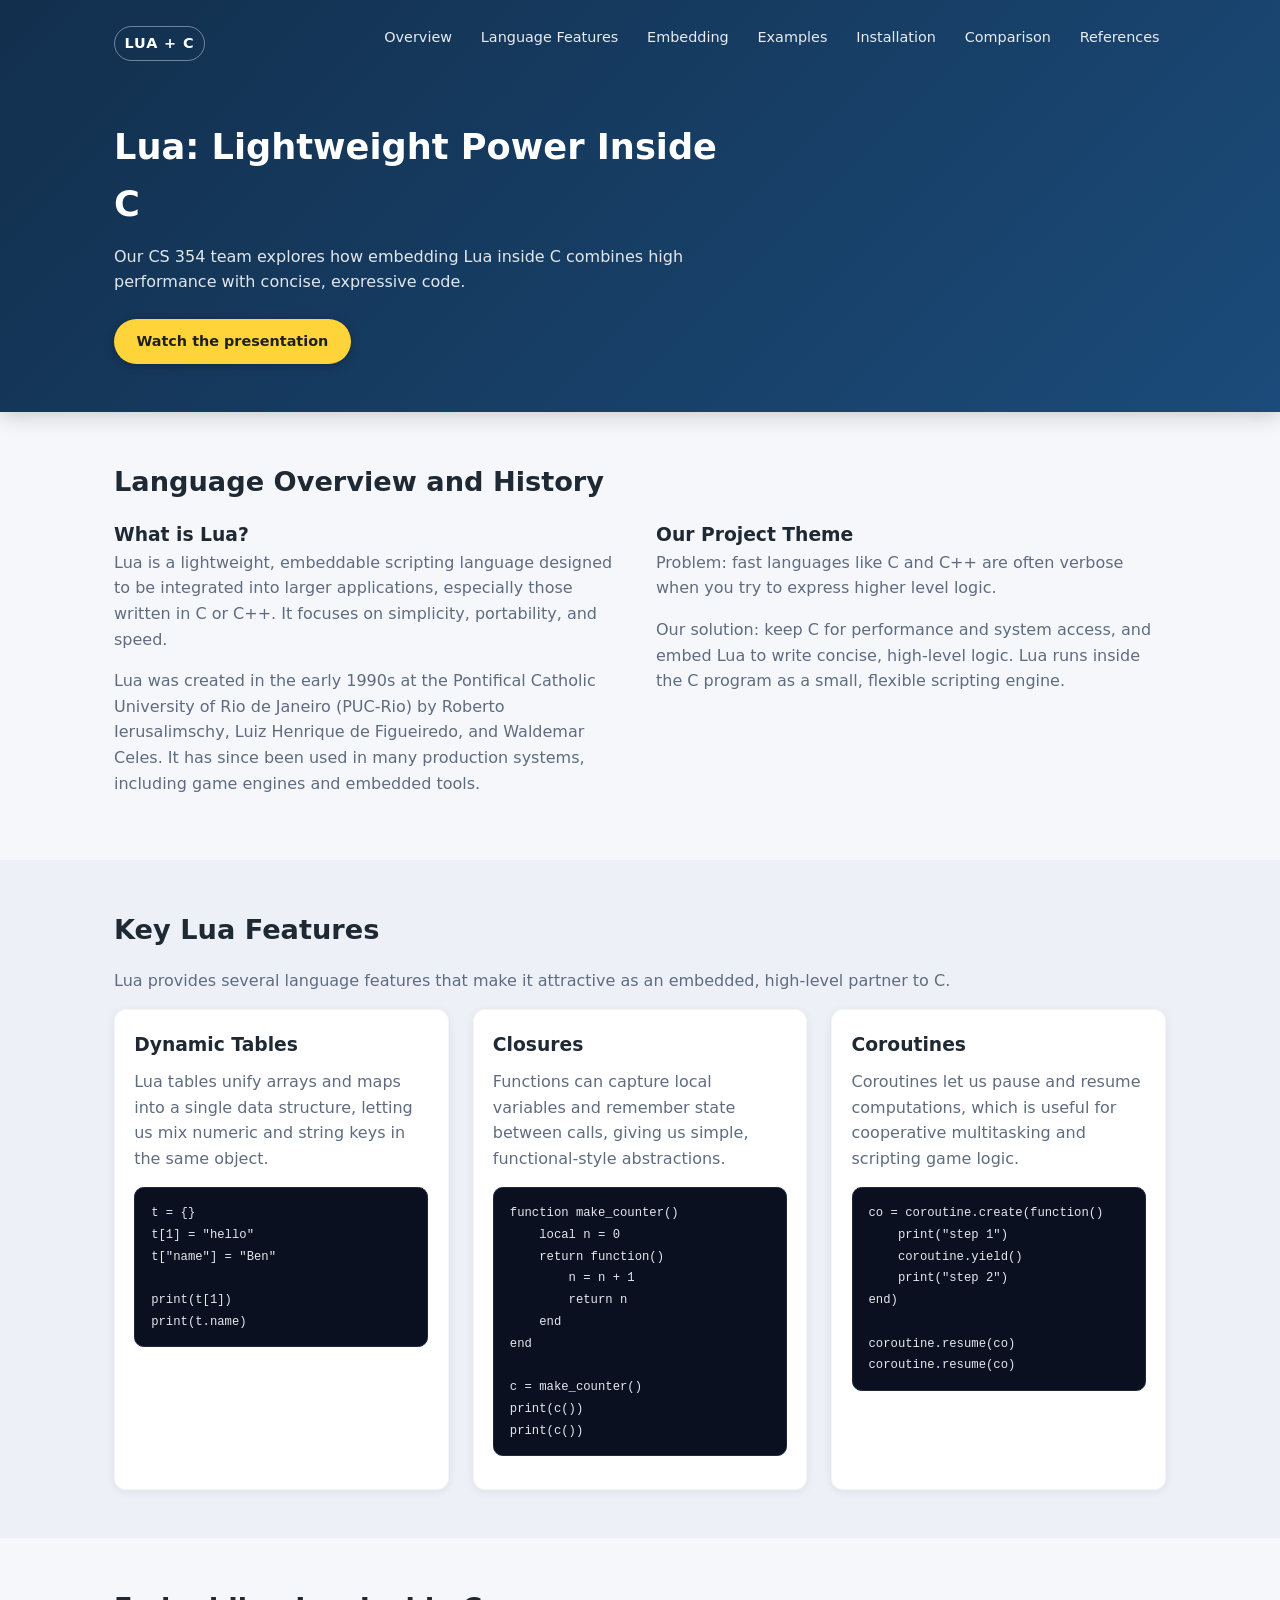
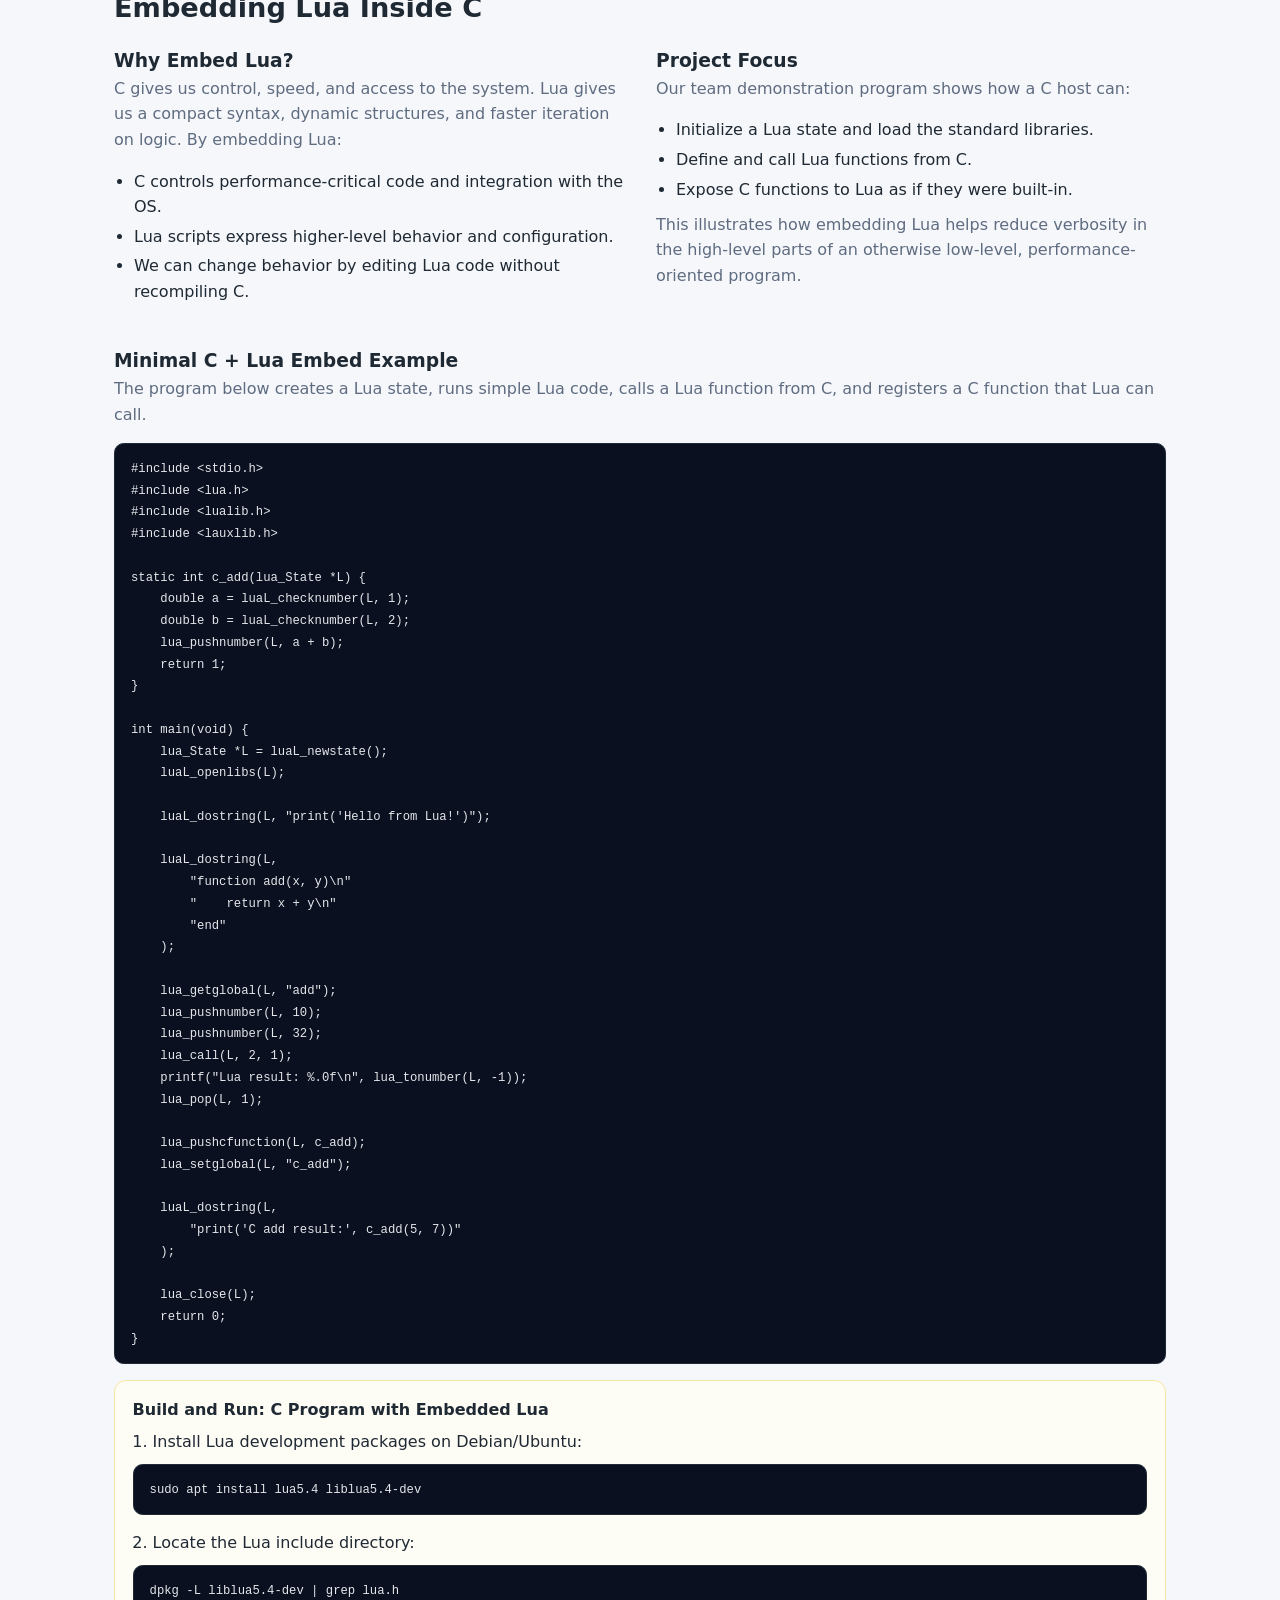
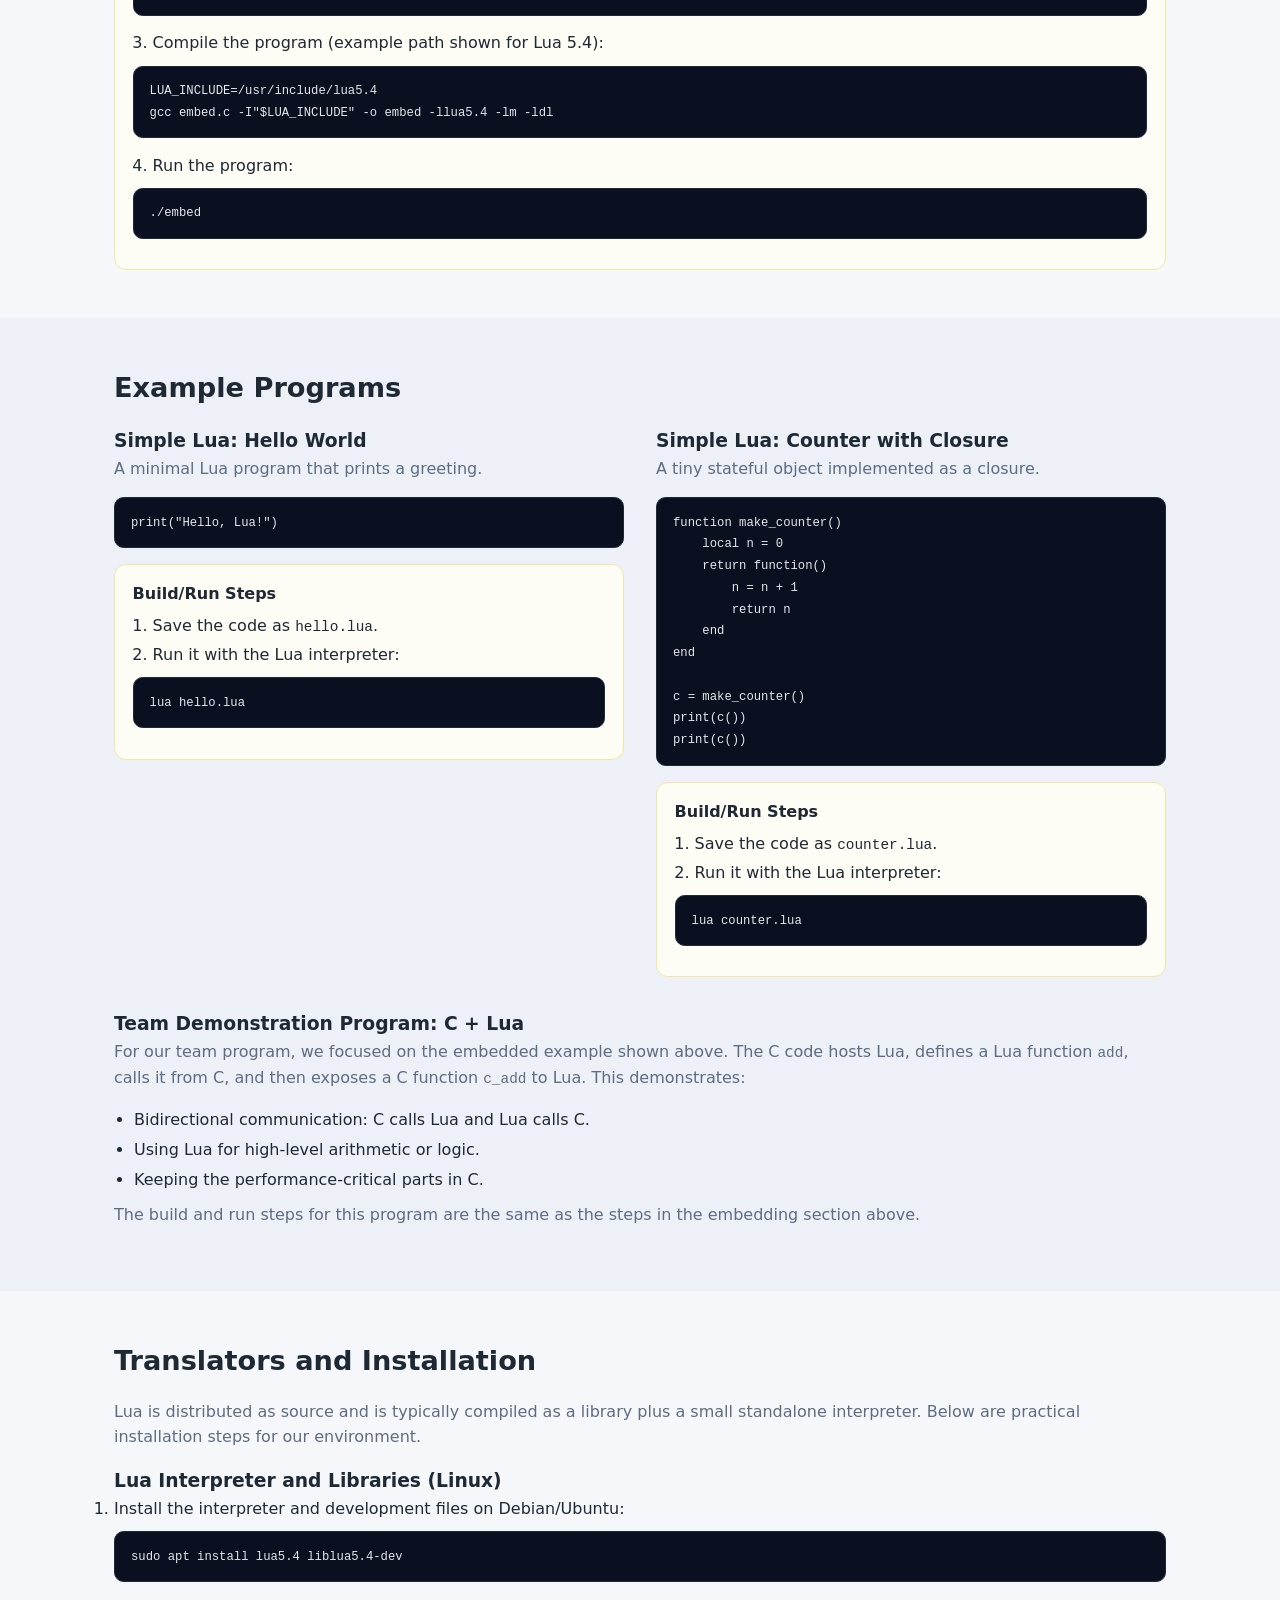
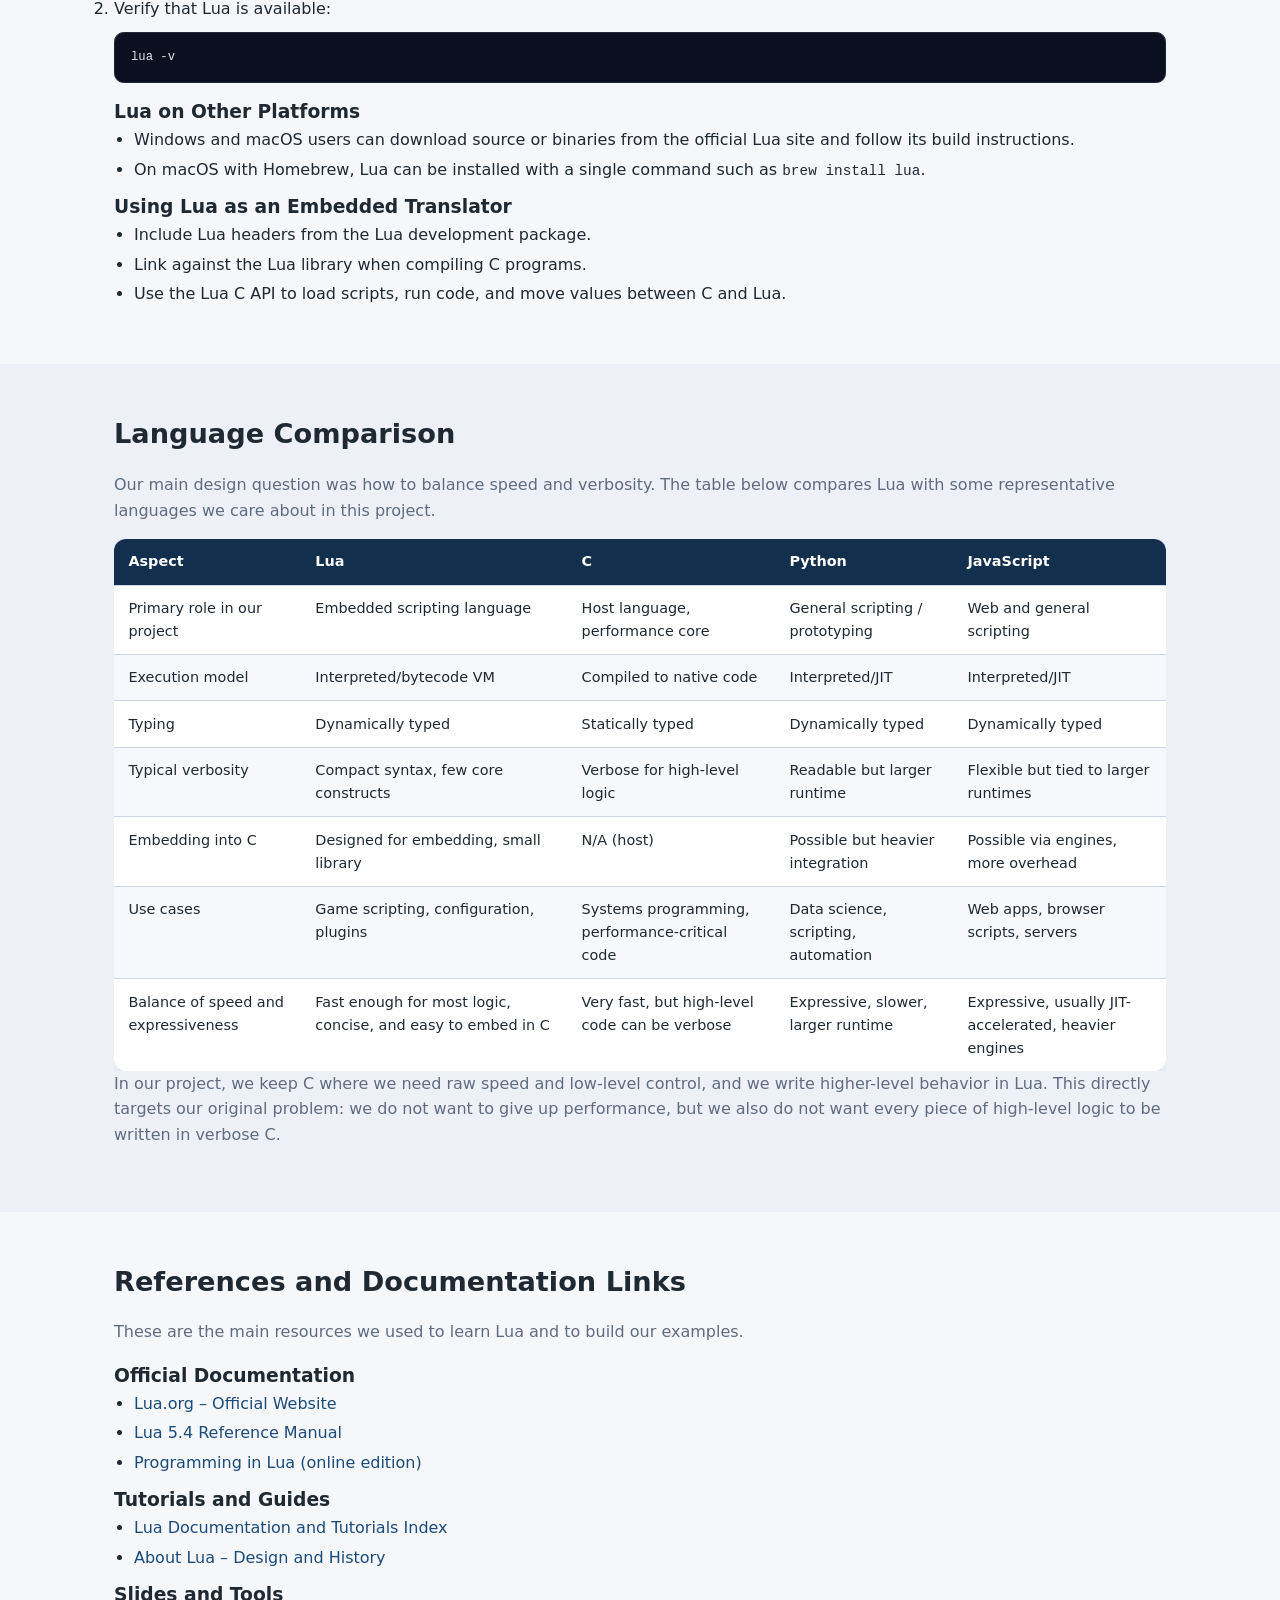
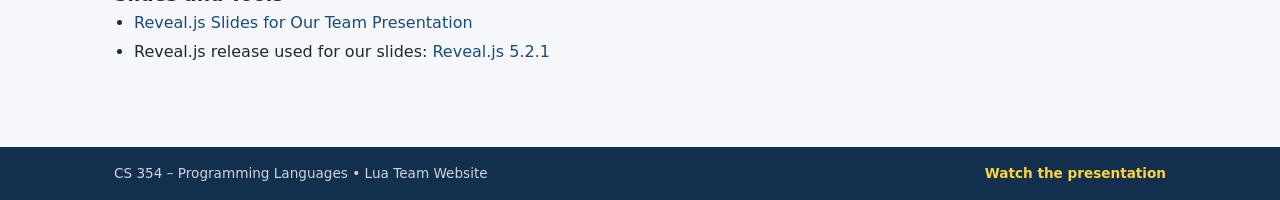
==== commit e0c367bd: "white color scheme + slides styling changes" ====
--- a/index.html
+++ b/index.html
@@ -20,7 +20,6 @@
                         <li><a href="#comparison">Comparison</a></li>
                         <li><a href="#references">References</a></li>
                     </ul>
-                    <a class="slides-button" href="slides.html">Watch the presentation</a>
                 </nav>
                 <div class="hero-content">
                     <h1>Lua: Lightweight Power Inside C</h1>
@@ -28,7 +27,7 @@
                         Our CS 354 team explores how embedding Lua inside C combines high performance
                         with concise, expressive code.
                     </p>
-                    <a class="hero-slides-button" href="slides.html">Open Reveal.js Slides</a>
+                    <a class="slides-button" href="slides.html">Watch the presentation</a>
                 </div>
             </div>
         </header>
--- a/style.css
+++ b/style.css
@@ -89,17 +89,21 @@
 .slides-button {
     background-color: var(--lua-accent);
     color: #1f1f1f;
-    padding: 0.5rem 0.9rem;
+    padding: 0.7rem 1.4rem;
     border-radius: 999px;
     font-size: 0.9rem;
     font-weight: 600;
     box-shadow: 0 2px 10px rgba(0, 0, 0, 0.25);
     white-space: nowrap;
-}
-
+
+    display: inline-block;
+    transition: transform 0.2s ease, box-shadow 0.2s ease, background-color 0.2s ease;
+}
 .slides-button:hover {
     text-decoration: none;
-    background-color: #ffcf20;
+    background-color: #deb41b;
+    transform: scale(1.12);
+    box-shadow: 0 4px 14px rgba(0, 0, 0, 0.25);
 }
 
 .hero-content {
@@ -116,22 +120,6 @@
     font-size: 1rem;
     color: rgba(255, 255, 255, 0.88);
     margin-bottom: 1.5rem;
-}
-
-.hero-slides-button {
-    display: inline-block;
-    padding: 0.7rem 1.4rem;
-    border-radius: 999px;
-    background-color: #ffffff;
-    color: var(--lua-blue-dark);
-    font-weight: 600;
-    font-size: 0.95rem;
-    box-shadow: 0 3px 14px rgba(0, 0, 0, 0.28);
-}
-
-.hero-slides-button:hover {
-    text-decoration: none;
-    background-color: #f5f5f5;
 }
 
 .section {
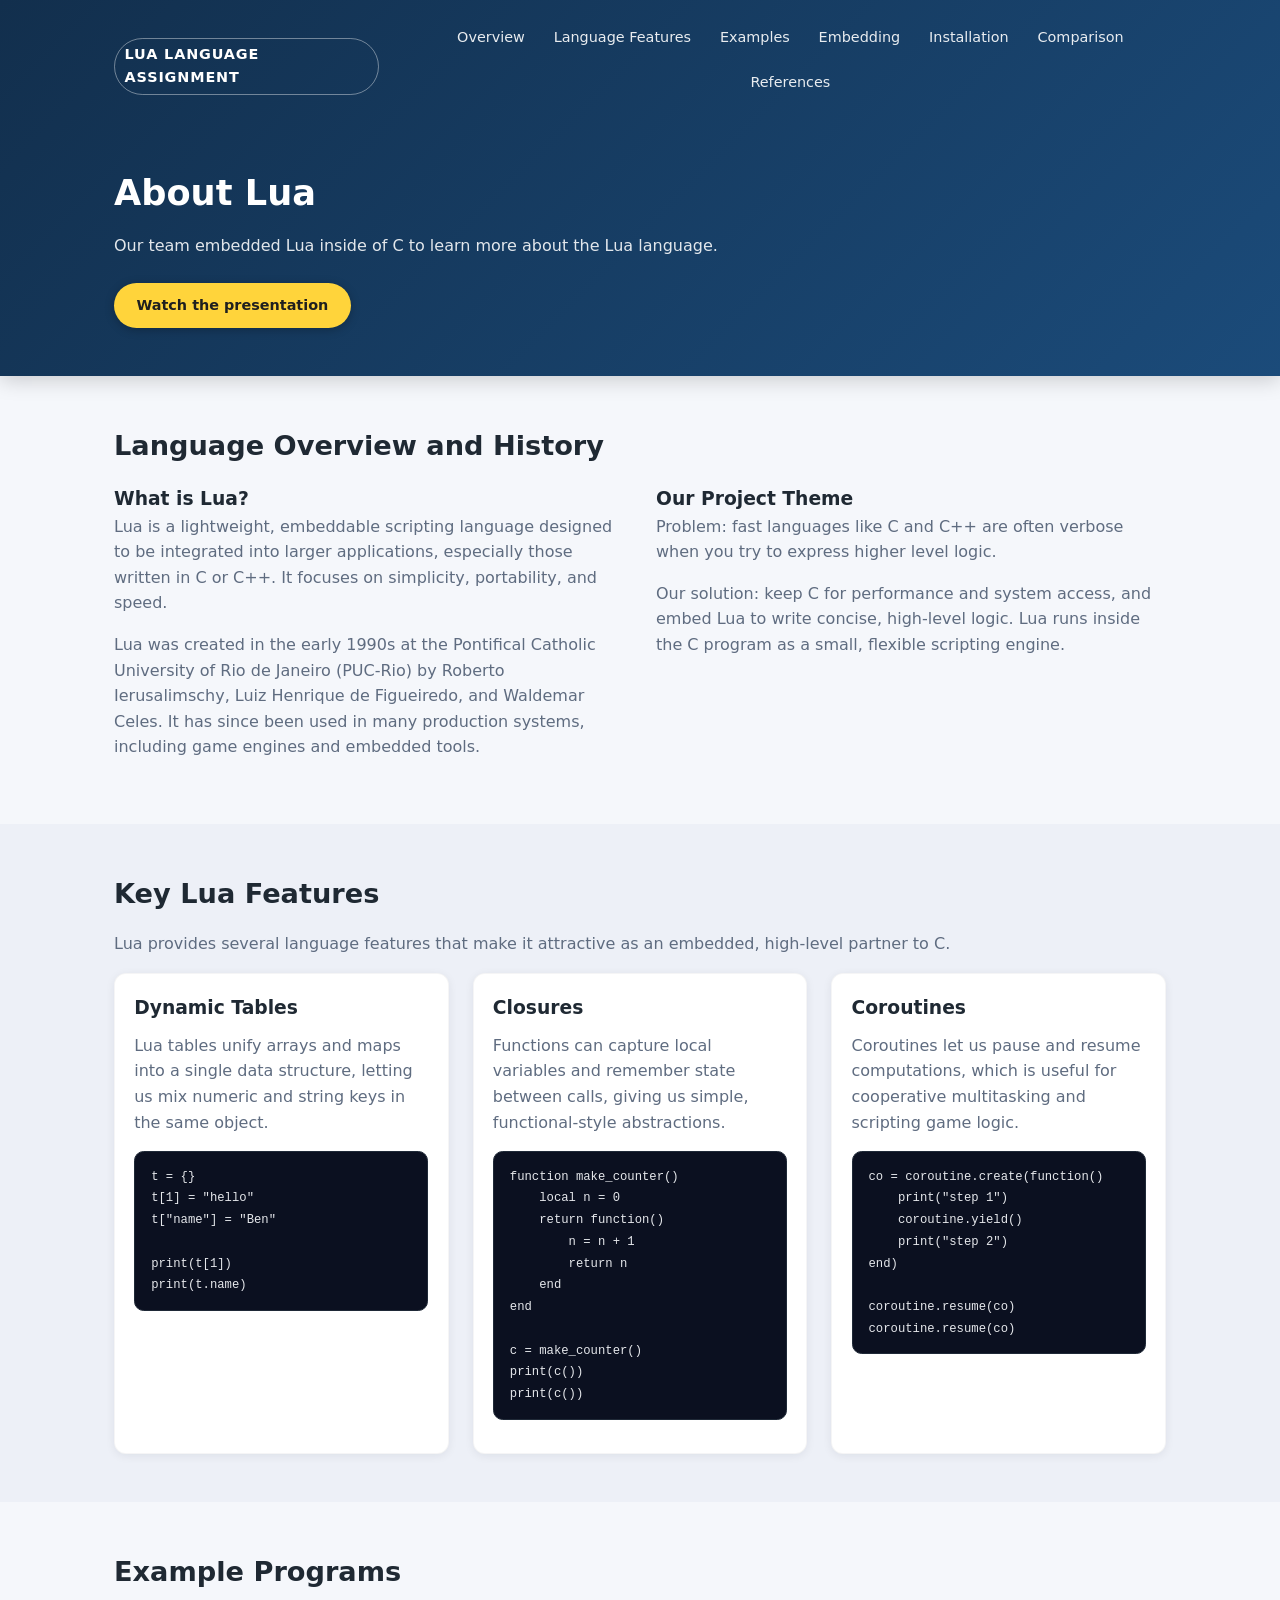
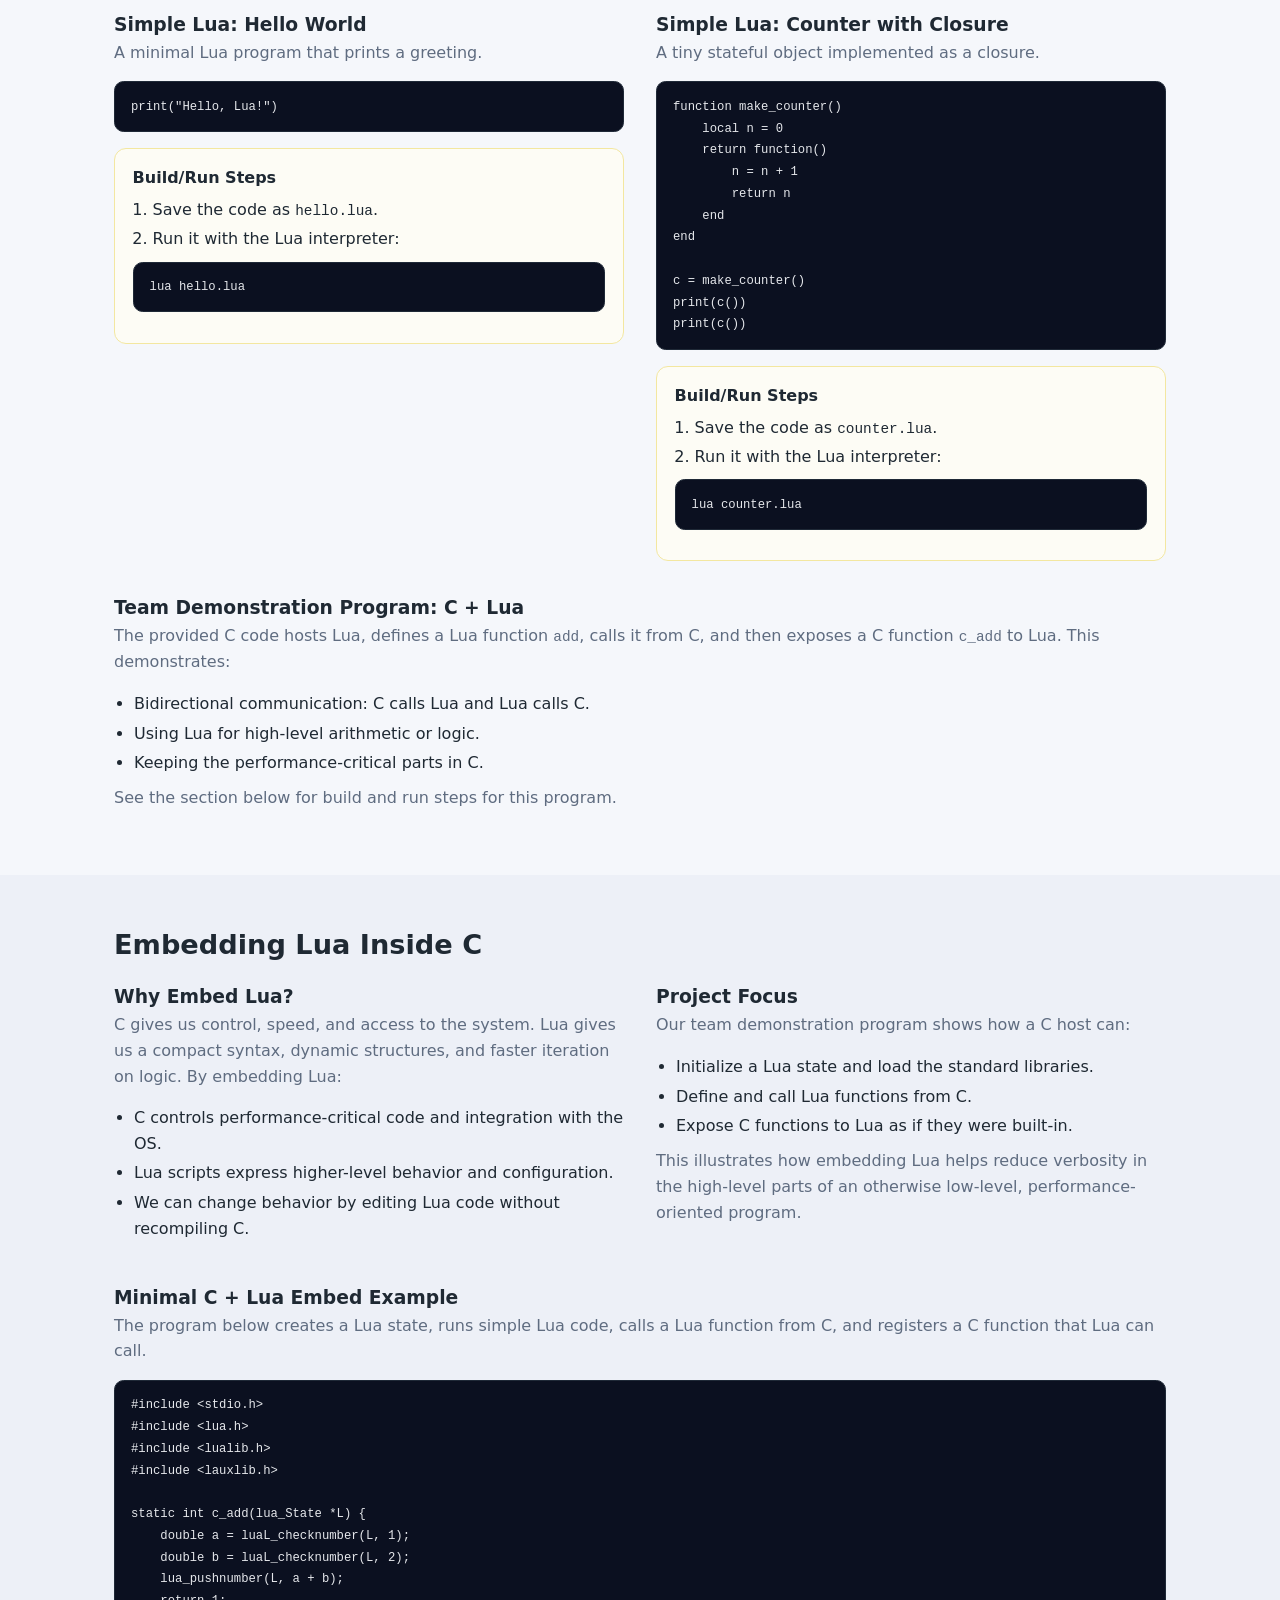
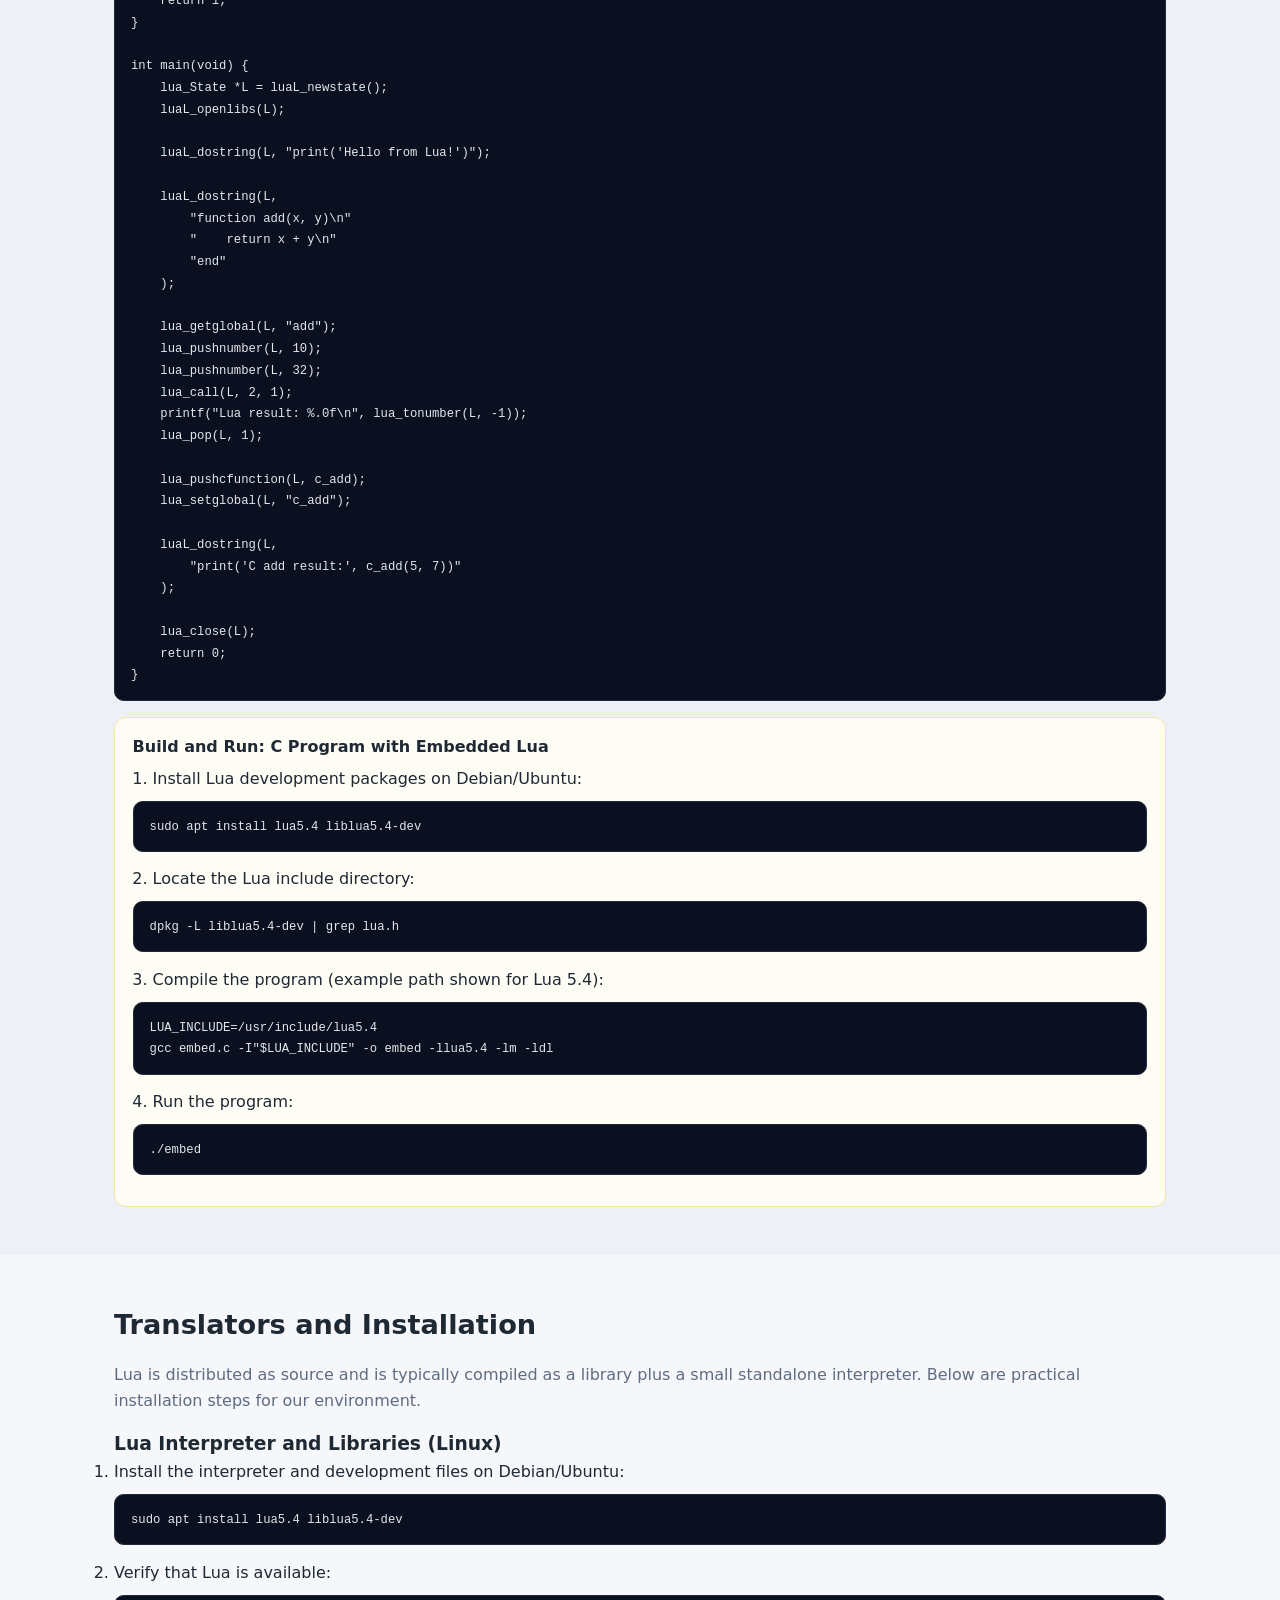
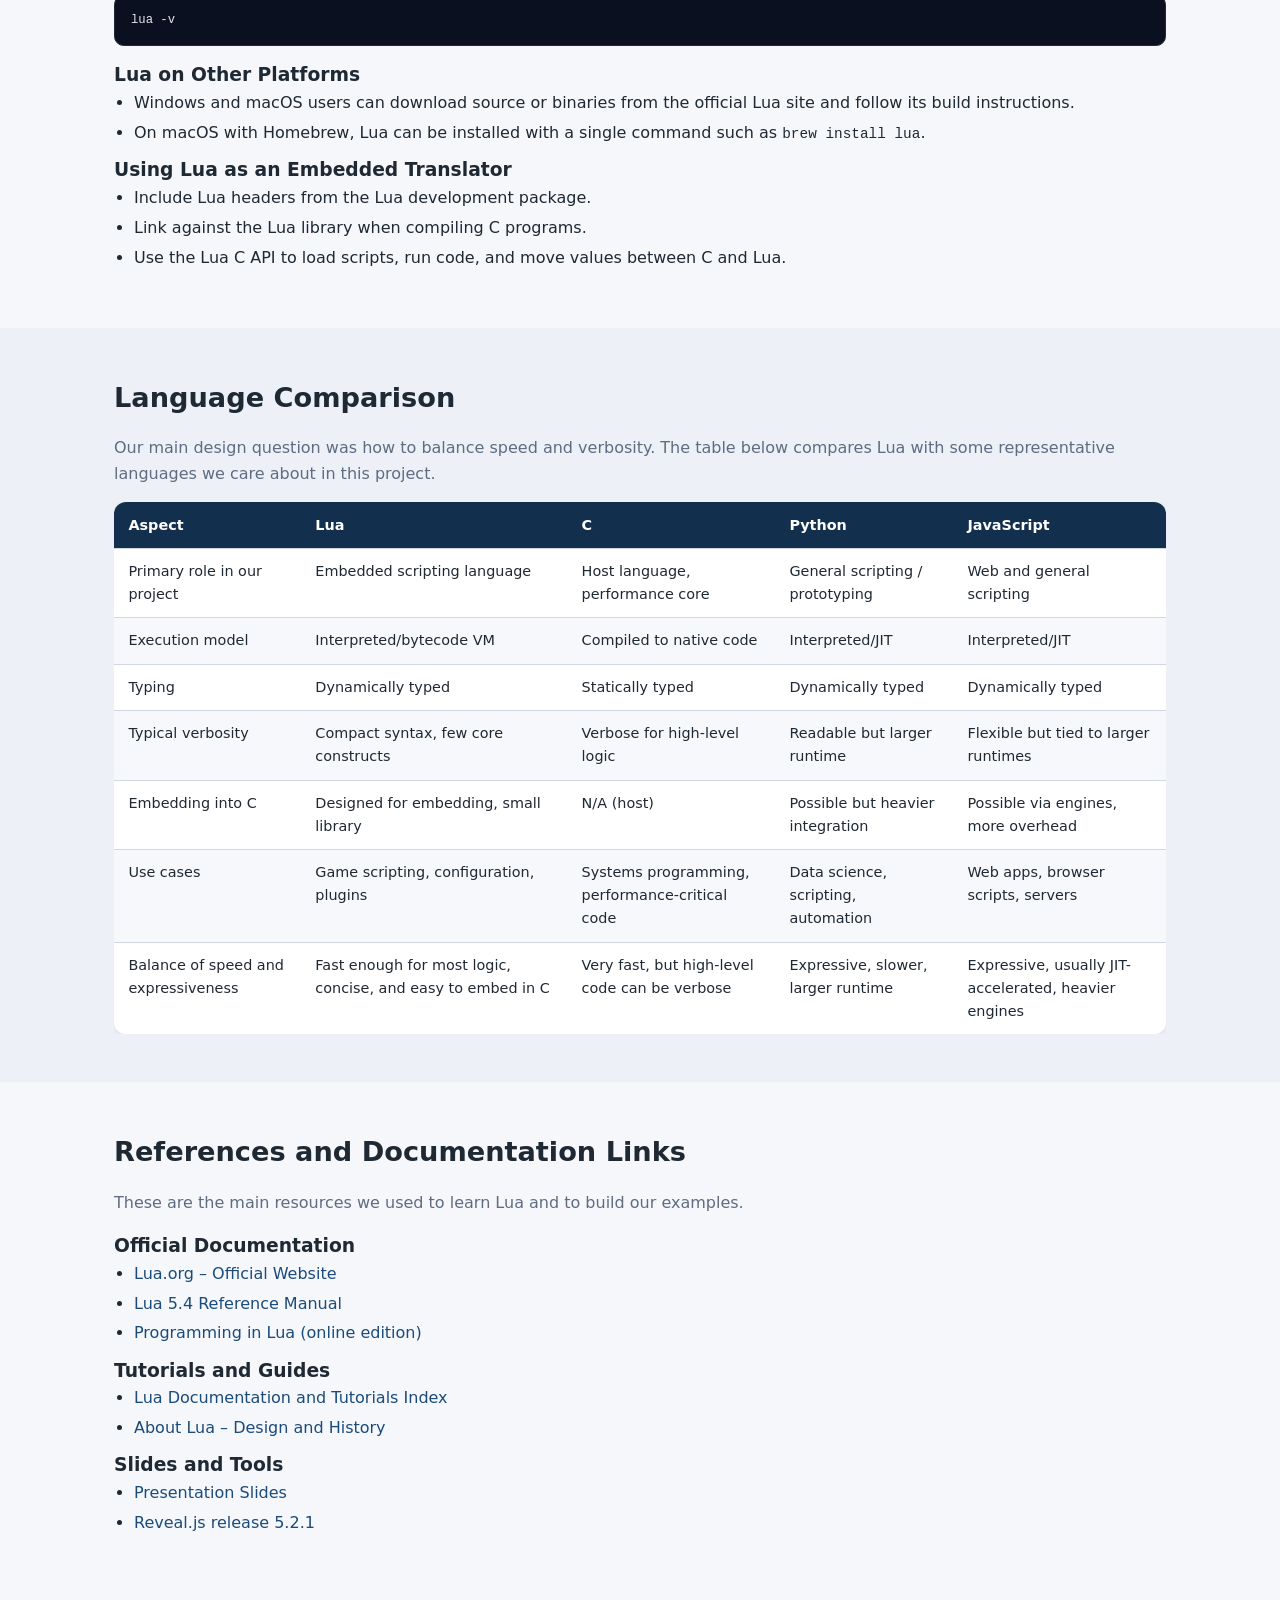
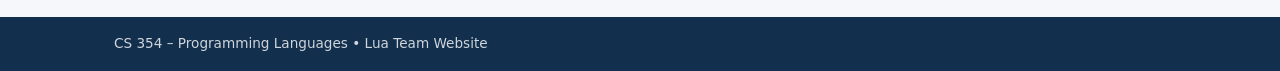
==== commit 48bbac60: "final adjustments" ====
--- a/index.html
+++ b/index.html
@@ -10,22 +10,21 @@
         <header class="hero">
             <div class="container">
                 <nav class="top-nav">
-                    <div class="logo">Lua + C</div>
+                    <div class="logo">Lua Language Assignment</div>
                     <ul class="nav-links">
                         <li><a href="#overview">Overview</a></li>
                         <li><a href="#features">Language Features</a></li>
+                        <li><a href="#examples">Examples</a></li>
                         <li><a href="#embedding">Embedding</a></li>
-                        <li><a href="#examples">Examples</a></li>
                         <li><a href="#install">Installation</a></li>
                         <li><a href="#comparison">Comparison</a></li>
                         <li><a href="#references">References</a></li>
                     </ul>
                 </nav>
                 <div class="hero-content">
-                    <h1>Lua: Lightweight Power Inside C</h1>
-                    <p>
-                        Our CS 354 team explores how embedding Lua inside C combines high performance
-                        with concise, expressive code.
+                    <h1>About Lua</h1>
+                    <p>
+                        Our team embedded Lua inside of C to learn more about the Lua language.
                     </p>
                     <a class="slides-button" href="slides.html">Watch the presentation</a>
                 </div>
@@ -128,7 +127,72 @@
                 </div>
             </section>
 
-            <section id="embedding" class="section">
+            <section id="examples" class="section">
+                <div class="container">
+                    <h2>Example Programs</h2>
+
+                    <div class="grid two-column">
+                        <div>
+                            <h3>Simple Lua: Hello World</h3>
+                            <p>
+                                A minimal Lua program that prints a greeting.
+                            </p>
+                            <pre><code>print("Hello, Lua!")</code></pre>
+                            <div class="callout">
+                                <h4>Build/Run Steps</h4>
+                                <ol>
+                                    <li>Save the code as <code>hello.lua</code>.</li>
+                                    <li>Run it with the Lua interpreter:</li>
+                                </ol>
+                                <pre><code>lua hello.lua</code></pre>
+                            </div>
+                        </div>
+
+                        <div>
+                            <h3>Simple Lua: Counter with Closure</h3>
+                            <p>
+                                A tiny stateful object implemented as a closure.
+                            </p>
+                            <pre><code>function make_counter()
+    local n = 0
+    return function()
+        n = n + 1
+        return n
+    end
+end
+
+c = make_counter()
+print(c())
+print(c())</code></pre>
+                            <div class="callout">
+                                <h4>Build/Run Steps</h4>
+                                <ol>
+                                    <li>Save the code as <code>counter.lua</code>.</li>
+                                    <li>Run it with the Lua interpreter:</li>
+                                </ol>
+                                <pre><code>lua counter.lua</code></pre>
+                            </div>
+                        </div>
+                    </div>
+
+                    <div class="complex-example">
+                        <h3>Team Demonstration Program: C + Lua</h3>
+                        <p>
+                            The provided C code hosts Lua, defines a Lua function <code>add</code>, calls it from C, and then exposes a C function <code>c_add</code> to Lua. This demonstrates:
+                        </p>
+                        <ul>
+                            <li>Bidirectional communication: C calls Lua and Lua calls C.</li>
+                            <li>Using Lua for high-level arithmetic or logic.</li>
+                            <li>Keeping the performance-critical parts in C.</li>
+                        </ul>
+                        <p>
+                            See the section below for build and run steps for this program.
+                        </p>
+                    </div>
+                </div>
+            </section>
+
+            <section id="embedding" class="section section-alt">
                 <div class="container">
                     <h2>Embedding Lua Inside C</h2>
                     <div class="grid two-column">
@@ -232,74 +296,6 @@
                 </div>
             </section>
 
-            <section id="examples" class="section section-alt">
-                <div class="container">
-                    <h2>Example Programs</h2>
-
-                    <div class="grid two-column">
-                        <div>
-                            <h3>Simple Lua: Hello World</h3>
-                            <p>
-                                A minimal Lua program that prints a greeting.
-                            </p>
-                            <pre><code>print("Hello, Lua!")</code></pre>
-                            <div class="callout">
-                                <h4>Build/Run Steps</h4>
-                                <ol>
-                                    <li>Save the code as <code>hello.lua</code>.</li>
-                                    <li>Run it with the Lua interpreter:</li>
-                                </ol>
-                                <pre><code>lua hello.lua</code></pre>
-                            </div>
-                        </div>
-
-                        <div>
-                            <h3>Simple Lua: Counter with Closure</h3>
-                            <p>
-                                A tiny stateful object implemented as a closure.
-                            </p>
-                            <pre><code>function make_counter()
-    local n = 0
-    return function()
-        n = n + 1
-        return n
-    end
-end
-
-c = make_counter()
-print(c())
-print(c())</code></pre>
-                            <div class="callout">
-                                <h4>Build/Run Steps</h4>
-                                <ol>
-                                    <li>Save the code as <code>counter.lua</code>.</li>
-                                    <li>Run it with the Lua interpreter:</li>
-                                </ol>
-                                <pre><code>lua counter.lua</code></pre>
-                            </div>
-                        </div>
-                    </div>
-
-                    <div class="complex-example">
-                        <h3>Team Demonstration Program: C + Lua</h3>
-                        <p>
-                            For our team program, we focused on the embedded example shown above. The C
-                            code hosts Lua, defines a Lua function <code>add</code>, calls it from C, and then
-                            exposes a C function <code>c_add</code> to Lua. This demonstrates:
-                        </p>
-                        <ul>
-                            <li>Bidirectional communication: C calls Lua and Lua calls C.</li>
-                            <li>Using Lua for high-level arithmetic or logic.</li>
-                            <li>Keeping the performance-critical parts in C.</li>
-                        </ul>
-                        <p>
-                            The build and run steps for this program are the same as the steps in the
-                            embedding section above.
-                        </p>
-                    </div>
-                </div>
-            </section>
-
             <section id="install" class="section">
                 <div class="container">
                     <h2>Translators and Installation</h2>
@@ -414,13 +410,6 @@
                             </tbody>
                         </table>
                     </div>
-
-                    <p>
-                        In our project, we keep C where we need raw speed and low-level control, and we
-                        write higher-level behavior in Lua. This directly targets our original problem:
-                        we do not want to give up performance, but we also do not want every piece of
-                        high-level logic to be written in verbose C.
-                    </p>
                 </div>
             </section>
 
@@ -467,13 +456,12 @@
                     <ul>
                         <li>
                             <a href="slides.html">
-                                Reveal.js Slides for Our Team Presentation
-                            </a>
-                        </li>
-                        <li>
-                            Reveal.js release used for our slides:
+                                Presentation Slides
+                            </a>
+                        </li>
+                        <li>
                             <a href="https://github.com/hakimel/reveal.js/releases/tag/5.2.1" target="_blank" rel="noopener noreferrer">
-                                Reveal.js 5.2.1
+                                Reveal.js release 5.2.1
                             </a>
                         </li>
                     </ul>
@@ -484,7 +472,6 @@
         <footer class="footer">
             <div class="container footer-inner">
                 <p>CS 354 – Programming Languages • Lua Team Website</p>
-                <a href="slides.html" class="footer-slides-link">Watch the presentation</a>
             </div>
         </footer>
     </body>
--- a/style.css
+++ b/style.css
@@ -13,6 +13,10 @@
     box-sizing: border-box;
     margin: 0;
     padding: 0;
+}
+
+html {
+    background-color: var(--lua-blue-dark);
 }
 
 body {
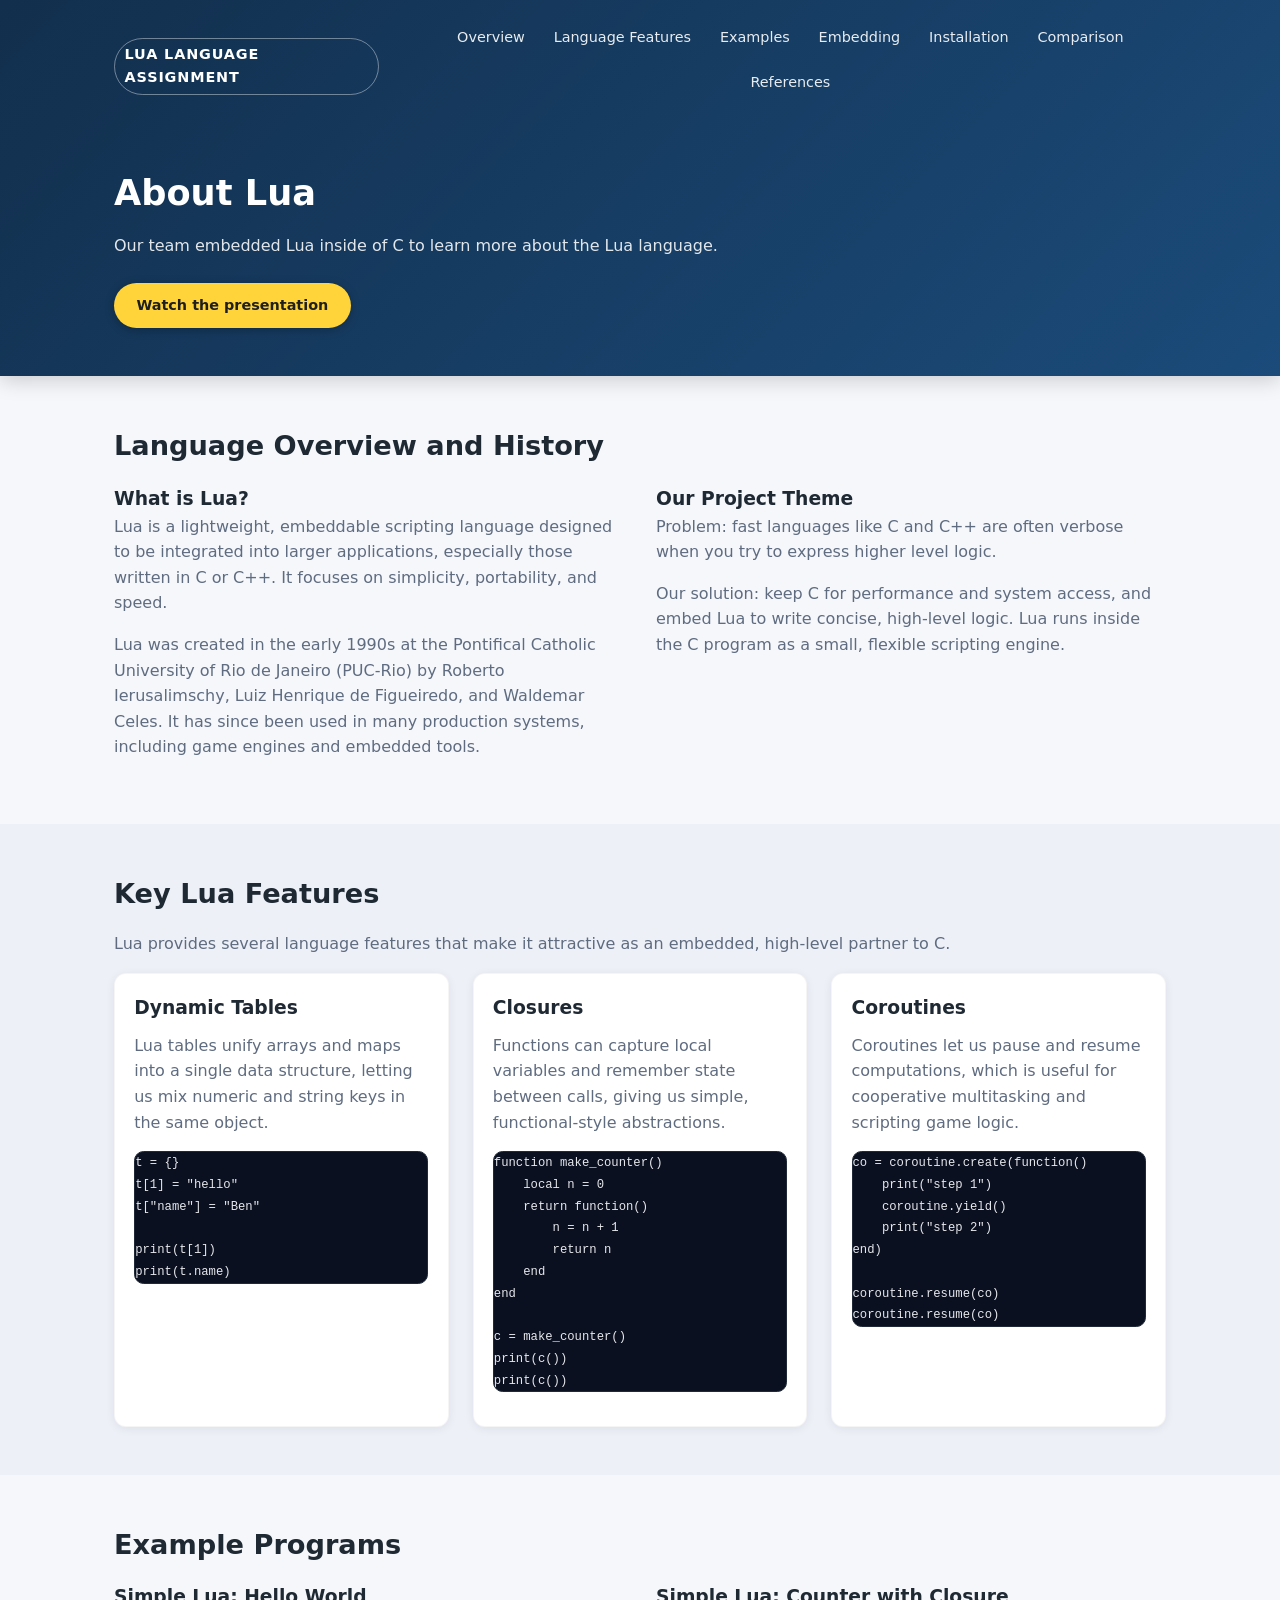
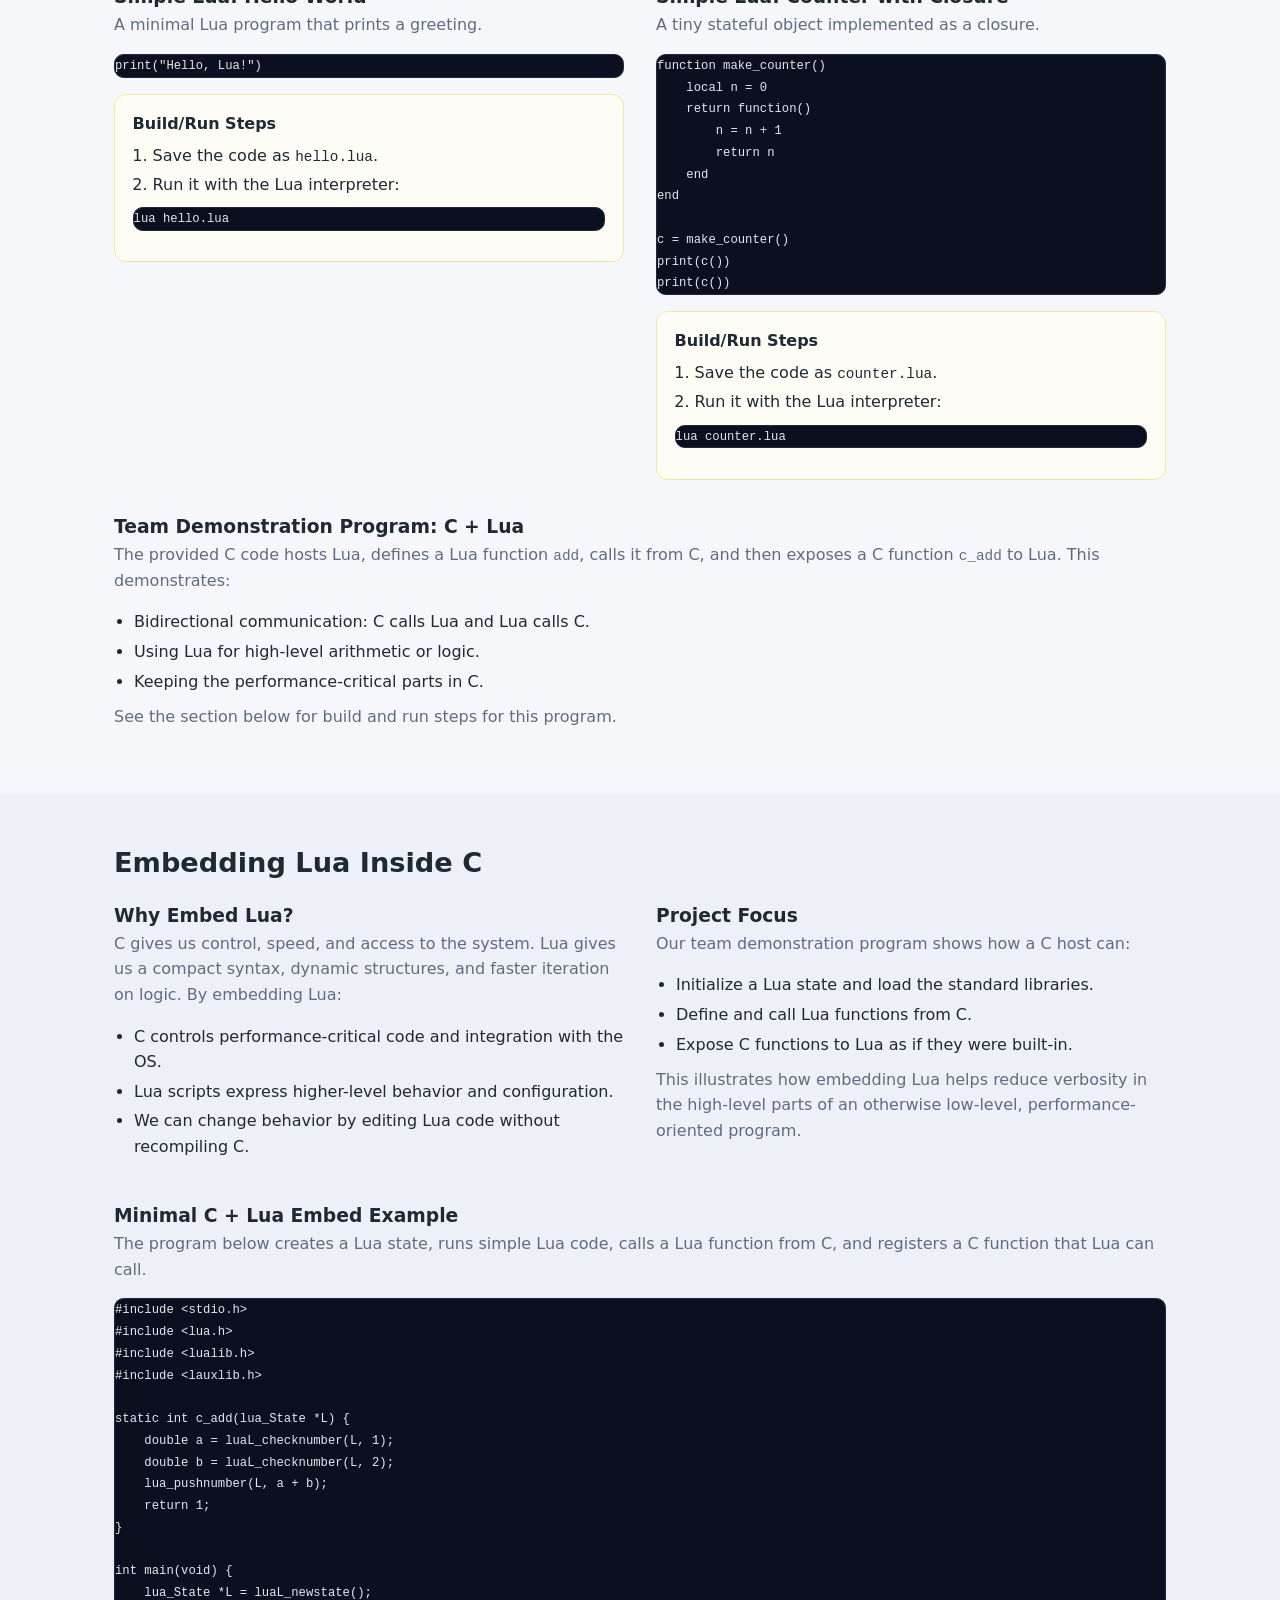
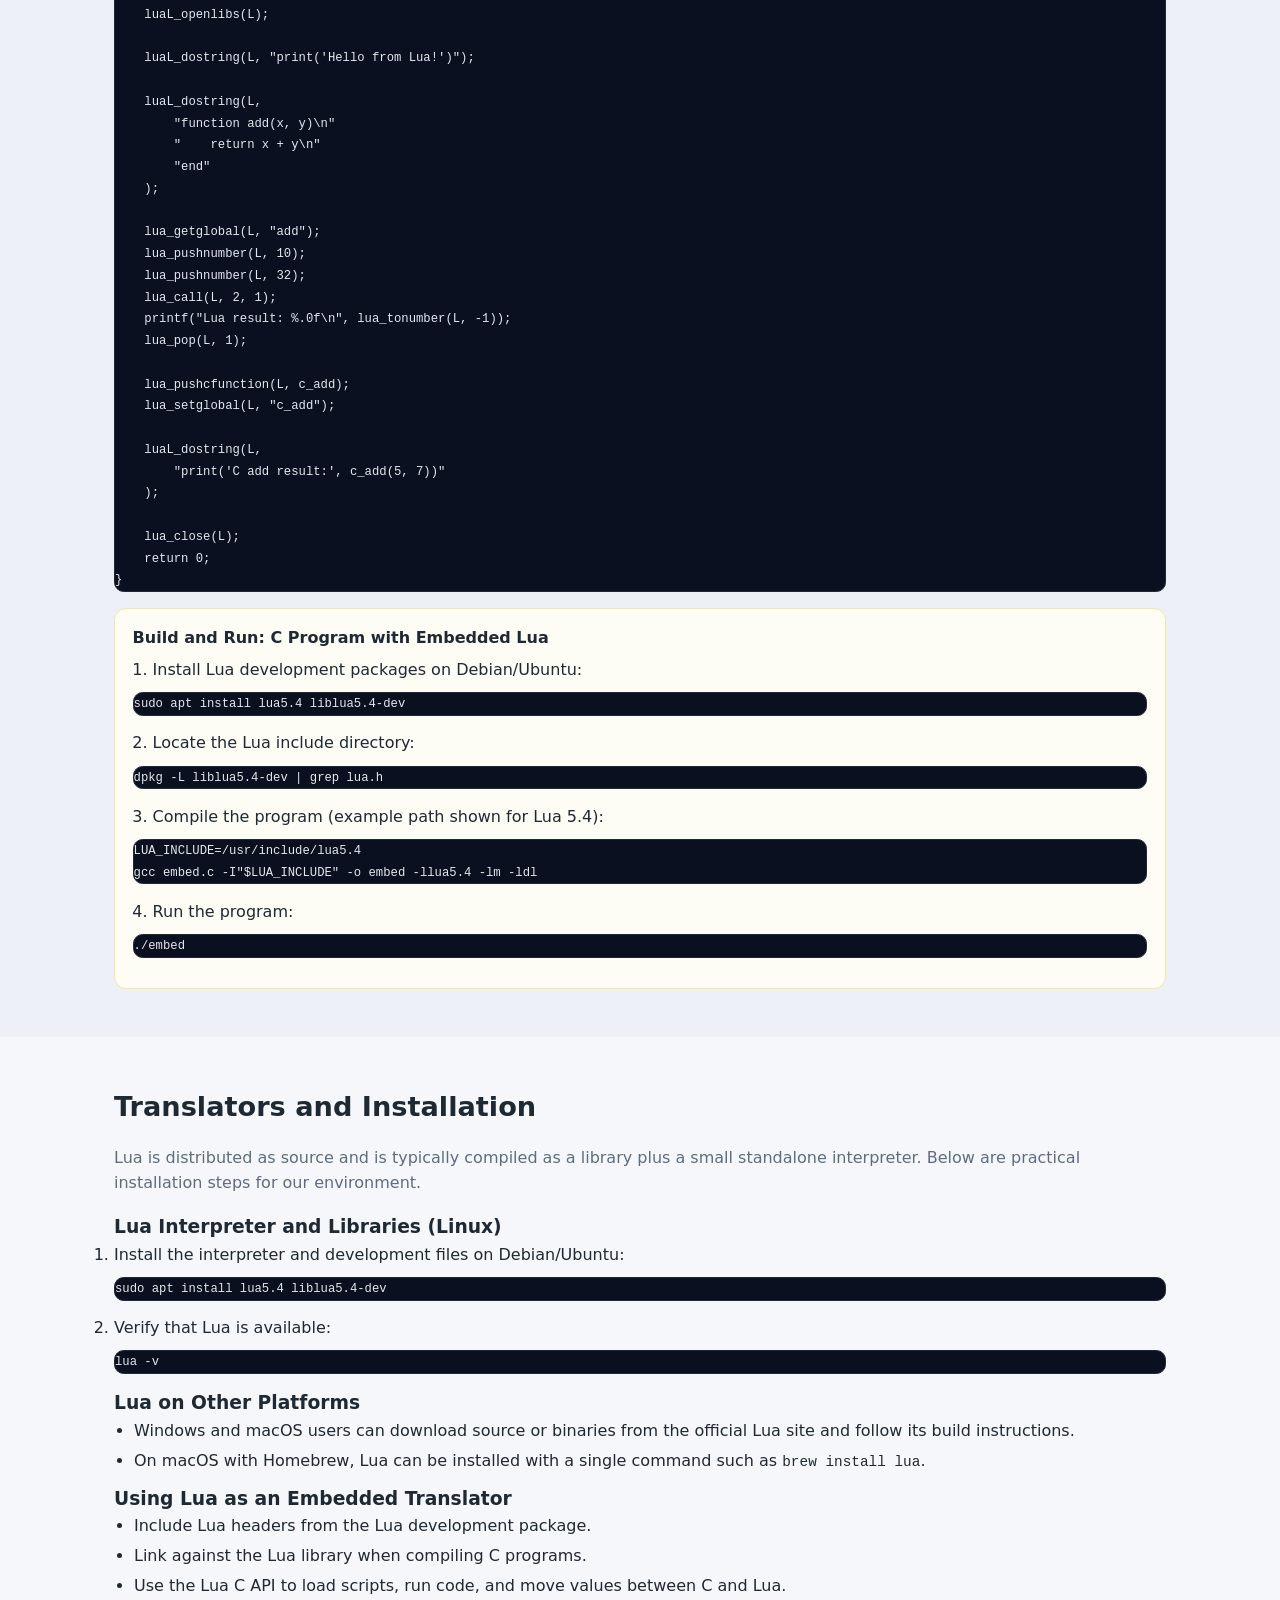
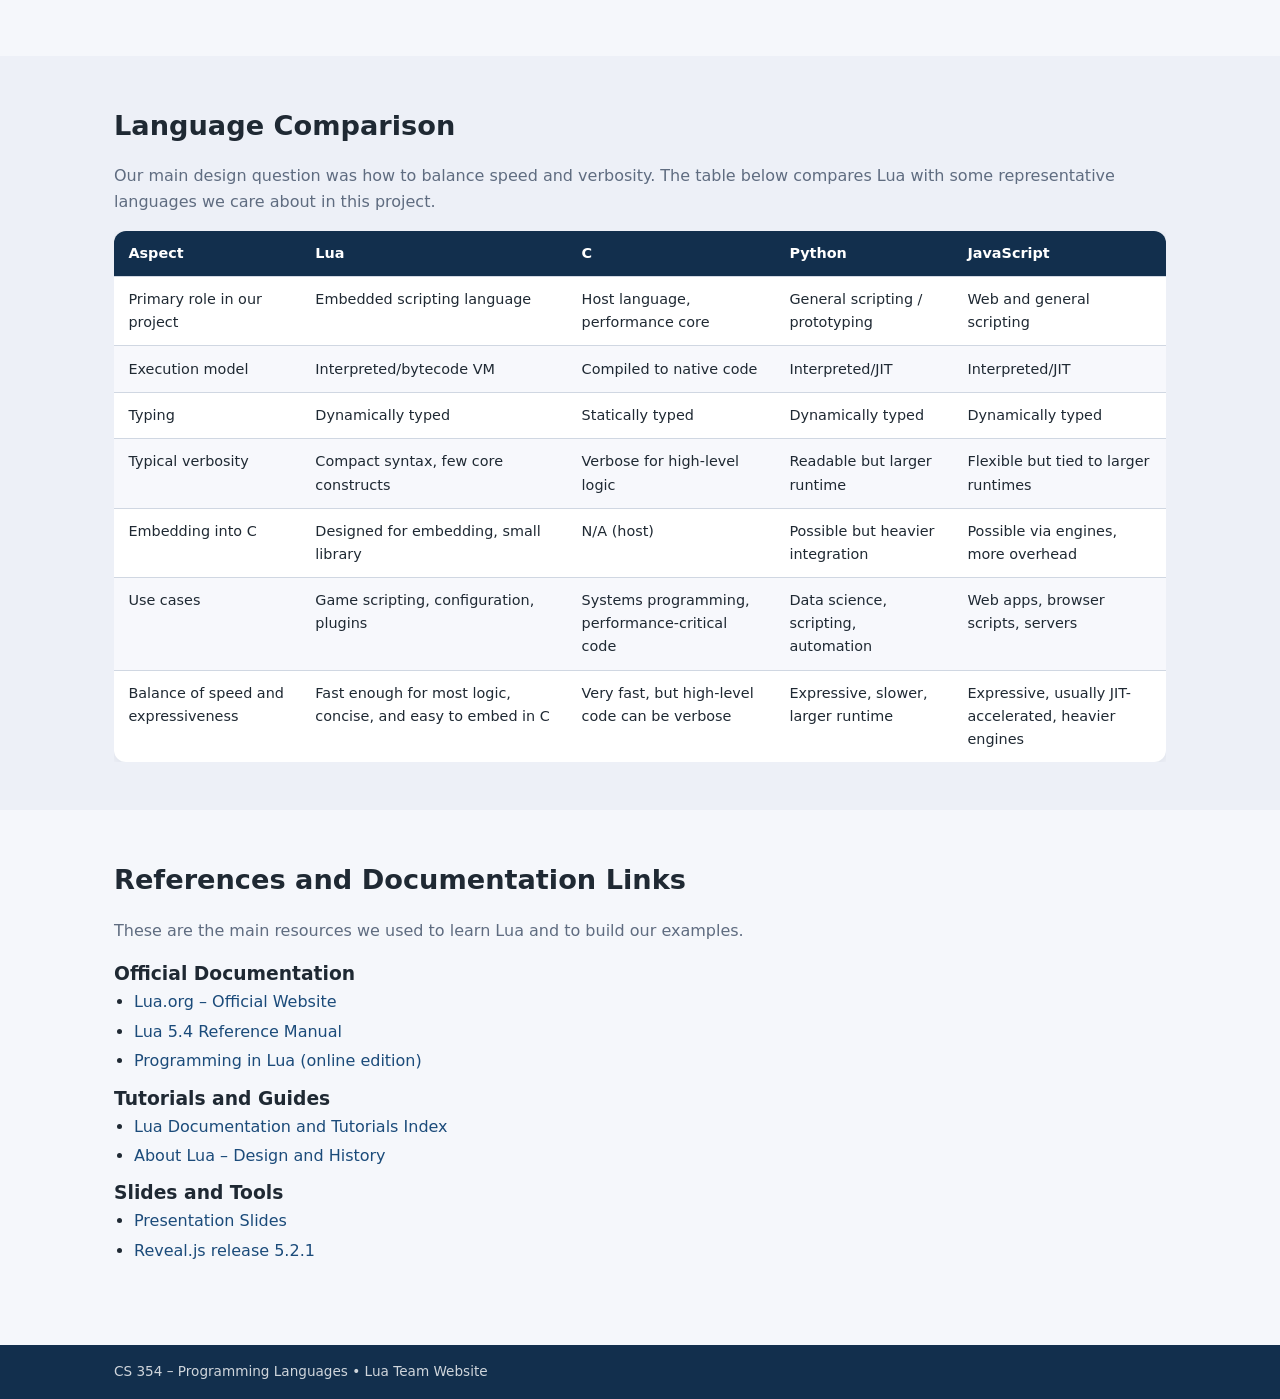
==== commit 46a6fa28: "syntax highlighting for website code" ====
--- a/index.html
+++ b/index.html
@@ -5,6 +5,7 @@
         <title>Lua Embedded in C – CS 354 Team</title>
         <meta name="viewport" content="width=device-width, initial-scale=1">
         <link rel="stylesheet" href="style.css">
+        <link rel="stylesheet" href="highlightjs/base16-chalk.min.css">
     </head>
     <body>
         <header class="hero">
@@ -475,5 +476,7 @@
             </div>
         </footer>
     </body>
+    <script src="highlightjs/highlight.min.js"></script>
+    <script src="main.js"></script>
 </html>
 
--- a/style.css
+++ b/style.css
@@ -205,7 +205,6 @@
 pre {
     background-color: #0b1020;
     color: #e5e7eb;
-    padding: 0.85rem 1rem;
     border-radius: 0.6rem;
     font-family: "Fira Code", "JetBrains Mono", ui-monospace, SFMono-Regular, Menlo, Monaco, Consolas, "Liberation Mono", "Courier New", monospace;
     font-size: 0.85rem;
